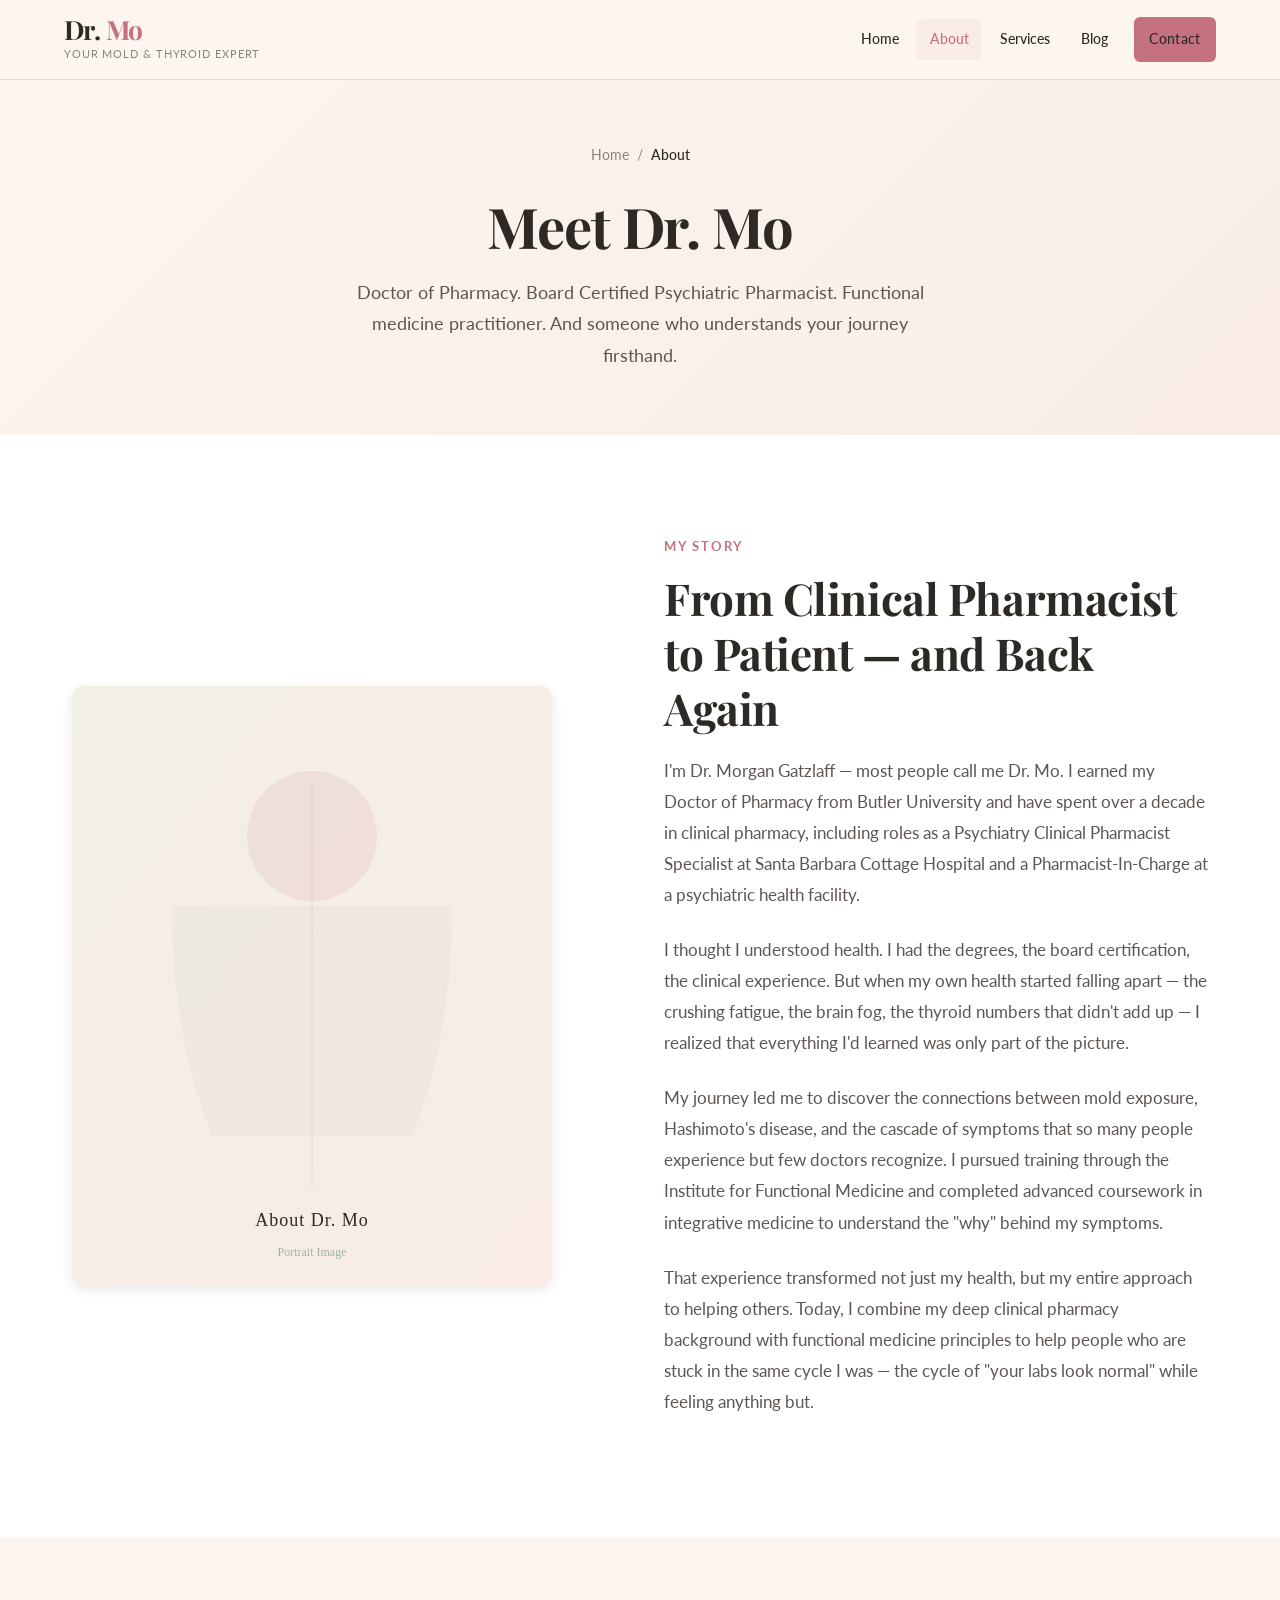
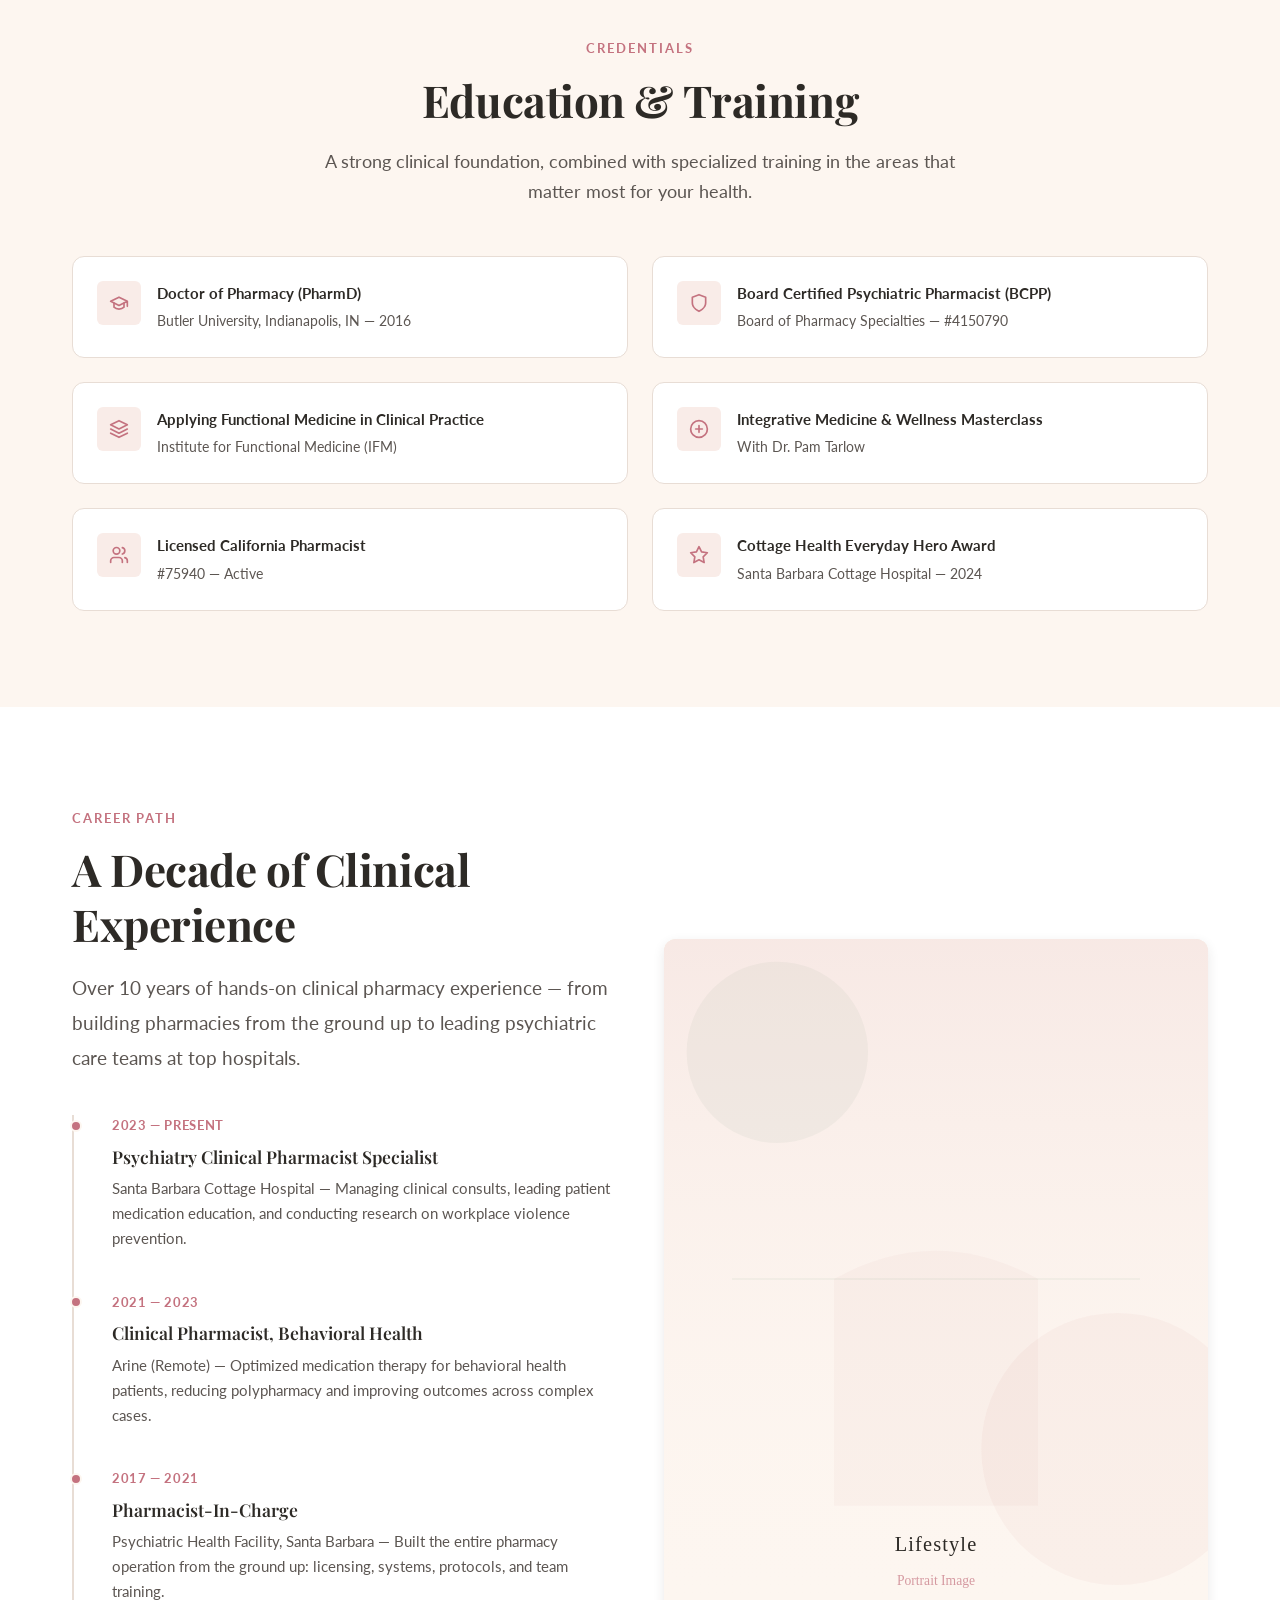
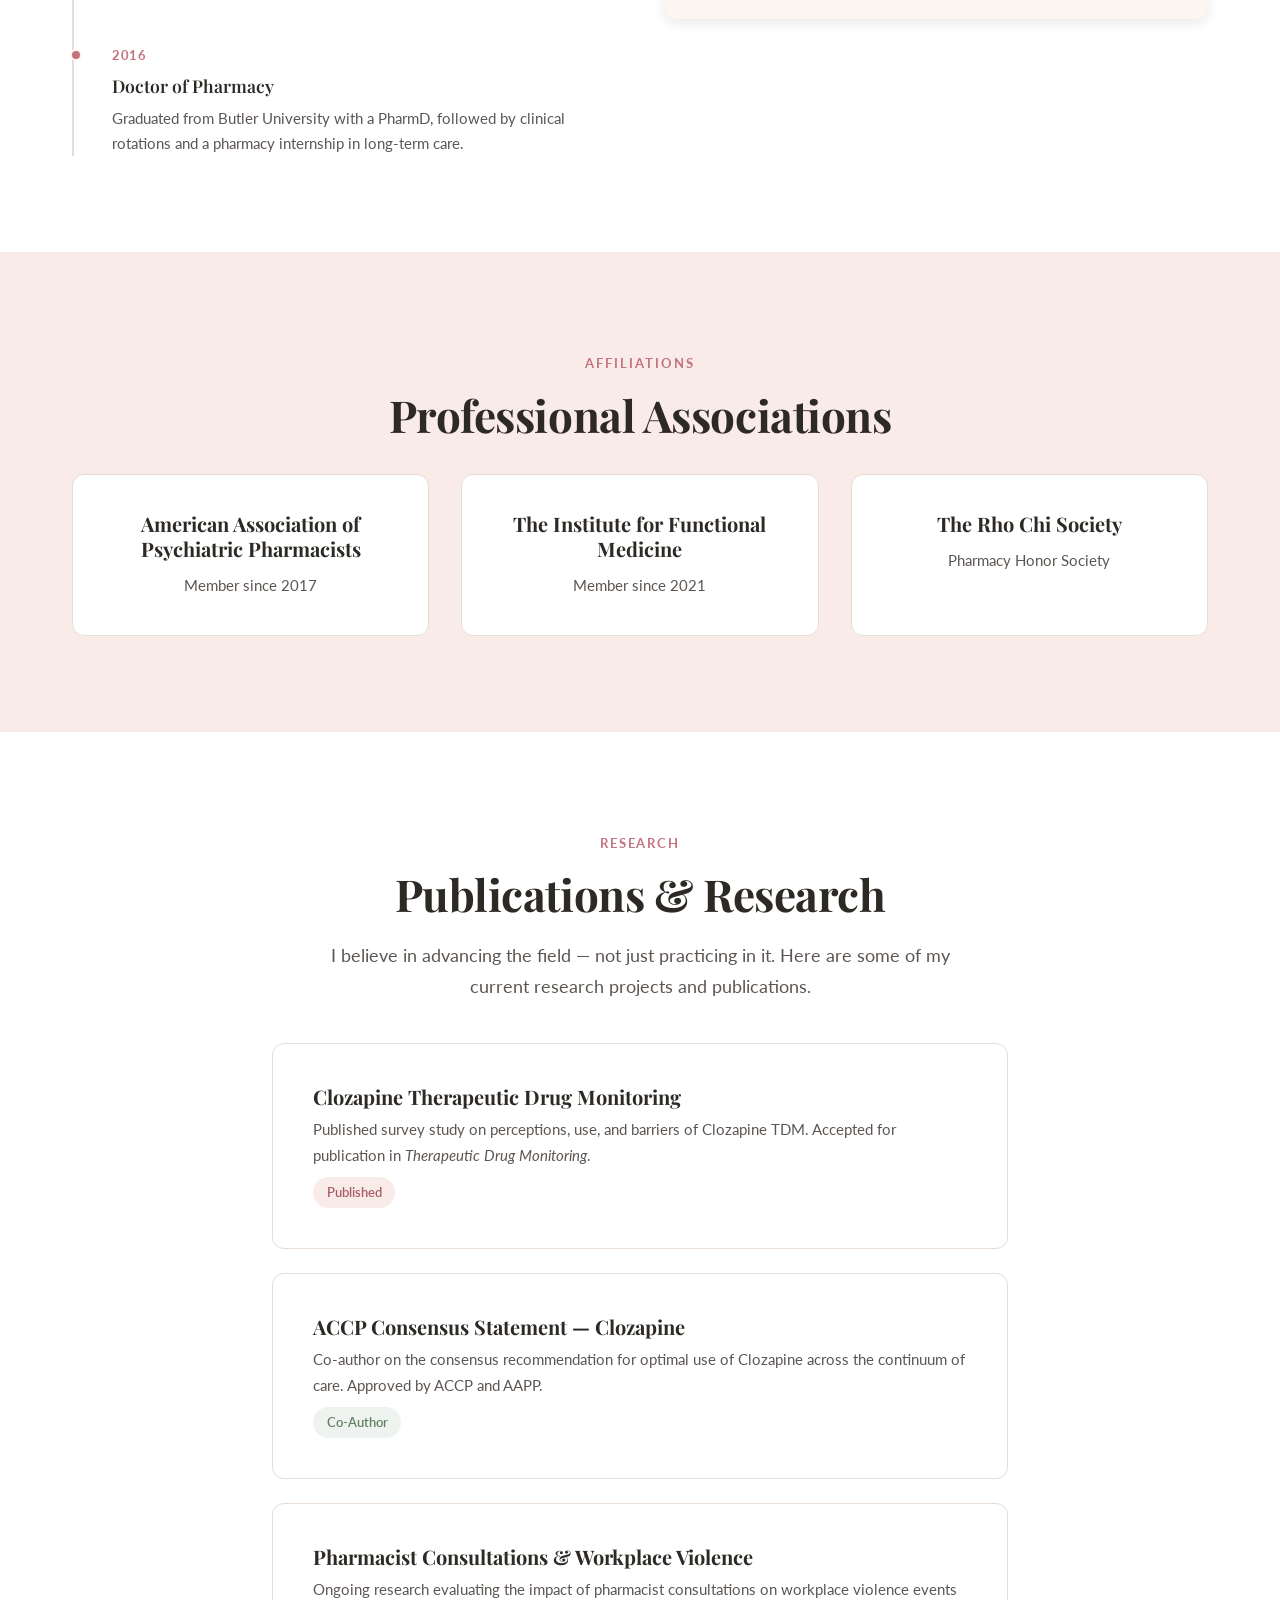
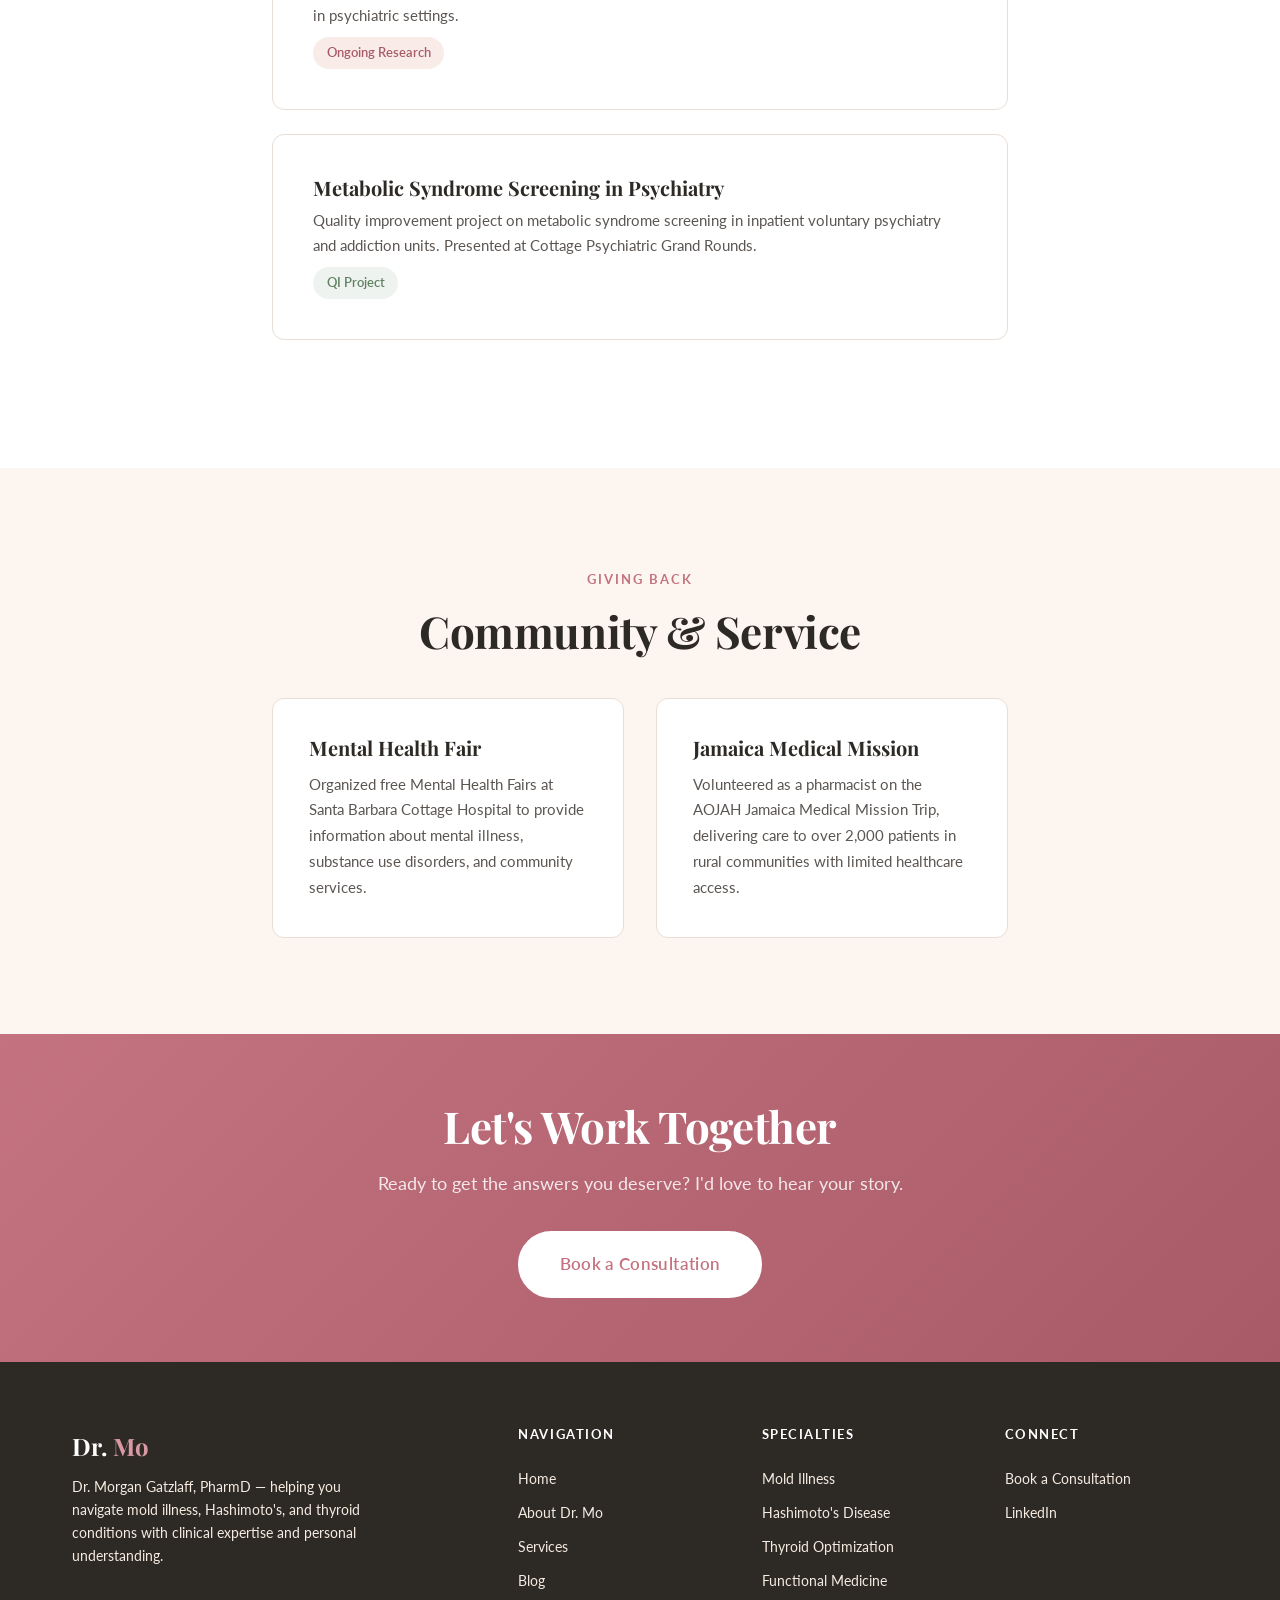
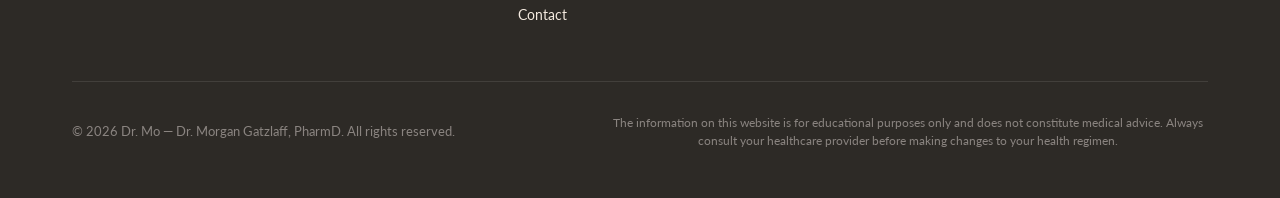
==== about.html @ d58d884c "Add complete Dr. Mo website Full static site for doctormo.us including: - Home, About, Services, Blo" ====
<!DOCTYPE html>
<html lang="en">
<head>
  <meta charset="UTF-8">
  <meta name="viewport" content="width=device-width, initial-scale=1.0">
  <title>About Dr. Mo | Dr. Morgan Gatzlaff, PharmD — Mold &amp; Thyroid Expert</title>
  <meta name="description" content="Meet Dr. Morgan Gatzlaff, PharmD — a Board Certified Psychiatric Pharmacist and IFM-trained functional medicine practitioner who turned her own health battle into a mission to help others.">

  <!-- Open Graph -->
  <meta property="og:title" content="About Dr. Mo — Morgan Gatzlaff, PharmD">
  <meta property="og:description" content="Board Certified Pharmacist and functional medicine practitioner specializing in mold illness, Hashimoto's, and thyroid health.">
  <meta property="og:type" content="profile">
  <meta property="og:url" content="https://doctormo.us/about.html">
  <meta property="og:image" content="https://doctormo.us/images/dr-mo-og.svg">

  <!-- Canonical -->
  <link rel="canonical" href="https://doctormo.us/about.html">

  <!-- Fonts -->
  <link rel="preconnect" href="https://fonts.googleapis.com">
  <link rel="preconnect" href="https://fonts.gstatic.com" crossorigin>
  <link href="https://fonts.googleapis.com/css2?family=Playfair+Display:ital,wght@0,400;0,600;0,700;1,400&family=Lato:wght@300;400;600;700&display=swap" rel="stylesheet">

  <!-- Styles -->
  <link rel="stylesheet" href="css/styles.css">
  <link rel="icon" type="image/svg+xml" href="images/favicon.svg">

  <!-- Schema.org JSON-LD -->
  <script type="application/ld+json">
  {
    "@context": "https://schema.org",
    "@graph": [
      {
        "@type": "Person",
        "name": "Dr. Morgan Gatzlaff",
        "alternateName": "Dr. Mo",
        "jobTitle": "Doctor of Pharmacy",
        "honorificPrefix": "Dr.",
        "honorificSuffix": "PharmD, BCPP",
        "description": "Board Certified Psychiatric Pharmacist and functional medicine practitioner specializing in mold illness, Hashimoto's disease, and thyroid optimization.",
        "url": "https://doctormo.us/about.html",
        "image": "https://doctormo.us/images/dr-mo-hero.svg",
        "sameAs": [
          "https://www.linkedin.com/in/morgan-gatzlaff-pharmd"
        ],
        "alumniOf": [
          {
            "@type": "CollegeOrUniversity",
            "name": "Butler University",
            "location": "Indianapolis, IN"
          },
          {
            "@type": "CollegeOrUniversity",
            "name": "Middle Tennessee State University",
            "location": "Murfreesboro, TN"
          }
        ],
        "hasCredential": [
          {
            "@type": "EducationalOccupationalCredential",
            "credentialCategory": "Professional Degree",
            "name": "Doctor of Pharmacy (PharmD)"
          },
          {
            "@type": "EducationalOccupationalCredential",
            "credentialCategory": "Board Certification",
            "name": "Board Certified Psychiatric Pharmacist (BCPP)"
          }
        ],
        "memberOf": [
          {
            "@type": "Organization",
            "name": "American Association of Psychiatric Pharmacists"
          },
          {
            "@type": "Organization",
            "name": "The Institute for Functional Medicine"
          }
        ],
        "knowsAbout": ["Mold Illness", "Hashimoto's Disease", "Thyroid Health", "Functional Medicine", "Psychiatric Pharmacy", "Mycotoxin Exposure"]
      },
      {
        "@type": "BreadcrumbList",
        "itemListElement": [
          {
            "@type": "ListItem",
            "position": 1,
            "name": "Home",
            "item": "https://doctormo.us"
          },
          {
            "@type": "ListItem",
            "position": 2,
            "name": "About Dr. Mo",
            "item": "https://doctormo.us/about.html"
          }
        ]
      }
    ]
  }
  </script>
</head>
<body>

  <!-- ========== Header ========== -->
  <header class="header" id="header">
    <div class="header__inner">
      <a href="index.html" class="header__brand" aria-label="Dr. Mo — Home">
        <div>
          <div class="header__logo-text">Dr. <span>Mo</span></div>
          <div class="header__tagline">Your Mold &amp; Thyroid Expert</div>
        </div>
      </a>
      <nav class="nav" id="nav" role="navigation" aria-label="Main navigation">
        <a href="index.html" class="nav__link">Home</a>
        <a href="about.html" class="nav__link active">About</a>
        <a href="services.html" class="nav__link">Services</a>
        <a href="blog.html" class="nav__link">Blog</a>
        <a href="contact.html" class="nav__link nav__cta btn btn--primary">Contact</a>
      </nav>
      <button class="hamburger" id="hamburger" type="button" aria-label="Toggle navigation menu" aria-expanded="false" aria-controls="nav">
        <span class="hamburger__line"></span>
        <span class="hamburger__line"></span>
        <span class="hamburger__line"></span>
      </button>
    </div>
  </header>

  <!-- ========== Page Hero ========== -->
  <section class="page-hero">
    <div class="container">
      <nav class="breadcrumb" aria-label="Breadcrumb">
        <a href="index.html">Home</a>
        <span class="breadcrumb__separator">/</span>
        <span class="breadcrumb__current">About</span>
      </nav>
      <h1 class="page-hero__title">Meet Dr. Mo</h1>
      <p class="page-hero__subtitle">
        Doctor of Pharmacy. Board Certified Psychiatric Pharmacist. Functional medicine practitioner. And someone who understands your journey firsthand.
      </p>
    </div>
  </section>

  <!-- ========== My Story ========== -->
  <section class="section section--white">
    <div class="container">
      <div class="grid-2">
        <div class="about-preview__image fade-in">
          <img src="images/dr-mo-about.svg" alt="Dr. Morgan Gatzlaff, PharmD — Dr. Mo" width="480" height="600" loading="lazy">
        </div>
        <div class="fade-in">
          <span class="section-label">My Story</span>
          <h2 class="section-heading">From Clinical Pharmacist to Patient — and Back Again</h2>
          <div class="about-story">
            <p>
              I'm Dr. Morgan Gatzlaff — most people call me Dr. Mo. I earned my Doctor of Pharmacy from Butler University and have spent over a decade in clinical pharmacy, including roles as a Psychiatry Clinical Pharmacist Specialist at Santa Barbara Cottage Hospital and a Pharmacist-In-Charge at a psychiatric health facility.
            </p>
            <p>
              I thought I understood health. I had the degrees, the board certification, the clinical experience. But when my own health started falling apart — the crushing fatigue, the brain fog, the thyroid numbers that didn't add up — I realized that everything I'd learned was only part of the picture.
            </p>
            <p>
              My journey led me to discover the connections between mold exposure, Hashimoto's disease, and the cascade of symptoms that so many people experience but few doctors recognize. I pursued training through the Institute for Functional Medicine and completed advanced coursework in integrative medicine to understand the "why" behind my symptoms.
            </p>
            <p>
              That experience transformed not just my health, but my entire approach to helping others. Today, I combine my deep clinical pharmacy background with functional medicine principles to help people who are stuck in the same cycle I was — the cycle of "your labs look normal" while feeling anything but.
            </p>
          </div>
        </div>
      </div>
    </div>
  </section>

  <!-- ========== Education & Credentials ========== -->
  <section class="section section--cream">
    <div class="container">
      <div class="text-center" style="margin-bottom: 3rem;">
        <span class="section-label">Credentials</span>
        <h2 class="section-heading">Education &amp; Training</h2>
        <p class="section-subtext">
          A strong clinical foundation, combined with specialized training in the areas that matter most for your health.
        </p>
      </div>

      <div class="credentials-grid">
        <div class="credential-card fade-in">
          <div class="credential-card__icon">
            <svg width="20" height="20" viewBox="0 0 24 24" fill="none" stroke="currentColor" stroke-width="2" stroke-linecap="round" stroke-linejoin="round"><path d="M22 10v6M2 10l10-5 10 5-10 5z"/><path d="M6 12v5c3 3 9 3 12 0v-5"/></svg>
          </div>
          <div>
            <p class="credential-card__title">Doctor of Pharmacy (PharmD)</p>
            <p class="credential-card__text">Butler University, Indianapolis, IN — 2016</p>
          </div>
        </div>

        <div class="credential-card fade-in">
          <div class="credential-card__icon">
            <svg width="20" height="20" viewBox="0 0 24 24" fill="none" stroke="currentColor" stroke-width="2" stroke-linecap="round" stroke-linejoin="round"><path d="M12 22s8-4 8-10V5l-8-3-8 3v7c0 6 8 10 8 10z"/></svg>
          </div>
          <div>
            <p class="credential-card__title">Board Certified Psychiatric Pharmacist (BCPP)</p>
            <p class="credential-card__text">Board of Pharmacy Specialties — #4150790</p>
          </div>
        </div>

        <div class="credential-card fade-in">
          <div class="credential-card__icon">
            <svg width="20" height="20" viewBox="0 0 24 24" fill="none" stroke="currentColor" stroke-width="2" stroke-linecap="round" stroke-linejoin="round"><path d="M12 2L2 7l10 5 10-5-10-5z"/><path d="M2 17l10 5 10-5"/><path d="M2 12l10 5 10-5"/></svg>
          </div>
          <div>
            <p class="credential-card__title">Applying Functional Medicine in Clinical Practice</p>
            <p class="credential-card__text">Institute for Functional Medicine (IFM)</p>
          </div>
        </div>

        <div class="credential-card fade-in">
          <div class="credential-card__icon">
            <svg width="20" height="20" viewBox="0 0 24 24" fill="none" stroke="currentColor" stroke-width="2" stroke-linecap="round" stroke-linejoin="round"><circle cx="12" cy="12" r="10"/><path d="M12 8v8"/><path d="M8 12h8"/></svg>
          </div>
          <div>
            <p class="credential-card__title">Integrative Medicine &amp; Wellness Masterclass</p>
            <p class="credential-card__text">With Dr. Pam Tarlow</p>
          </div>
        </div>

        <div class="credential-card fade-in">
          <div class="credential-card__icon">
            <svg width="20" height="20" viewBox="0 0 24 24" fill="none" stroke="currentColor" stroke-width="2" stroke-linecap="round" stroke-linejoin="round"><path d="M16 21v-2a4 4 0 0 0-4-4H6a4 4 0 0 0-4 4v2"/><circle cx="9" cy="7" r="4"/><path d="M22 21v-2a4 4 0 0 0-3-3.87"/><path d="M16 3.13a4 4 0 0 1 0 7.75"/></svg>
          </div>
          <div>
            <p class="credential-card__title">Licensed California Pharmacist</p>
            <p class="credential-card__text">#75940 — Active</p>
          </div>
        </div>

        <div class="credential-card fade-in">
          <div class="credential-card__icon">
            <svg width="20" height="20" viewBox="0 0 24 24" fill="none" stroke="currentColor" stroke-width="2" stroke-linecap="round" stroke-linejoin="round"><polygon points="12 2 15.09 8.26 22 9.27 17 14.14 18.18 21.02 12 17.77 5.82 21.02 7 14.14 2 9.27 8.91 8.26 12 2"/></svg>
          </div>
          <div>
            <p class="credential-card__title">Cottage Health Everyday Hero Award</p>
            <p class="credential-card__text">Santa Barbara Cottage Hospital — 2024</p>
          </div>
        </div>
      </div>
    </div>
  </section>

  <!-- ========== Professional Journey Timeline ========== -->
  <section class="section section--white">
    <div class="container">
      <div class="grid-2">
        <div class="fade-in">
          <span class="section-label">Career Path</span>
          <h2 class="section-heading">A Decade of Clinical Experience</h2>
          <p class="lead" style="margin-bottom: 2.5rem;">
            Over 10 years of hands-on clinical pharmacy experience — from building pharmacies from the ground up to leading psychiatric care teams at top hospitals.
          </p>

          <div class="timeline">
            <div class="timeline__item">
              <div class="timeline__dot"></div>
              <div class="timeline__year">2023 — Present</div>
              <div class="timeline__title">Psychiatry Clinical Pharmacist Specialist</div>
              <div class="timeline__text">Santa Barbara Cottage Hospital — Managing clinical consults, leading patient medication education, and conducting research on workplace violence prevention.</div>
            </div>
            <div class="timeline__item">
              <div class="timeline__dot"></div>
              <div class="timeline__year">2021 — 2023</div>
              <div class="timeline__title">Clinical Pharmacist, Behavioral Health</div>
              <div class="timeline__text">Arine (Remote) — Optimized medication therapy for behavioral health patients, reducing polypharmacy and improving outcomes across complex cases.</div>
            </div>
            <div class="timeline__item">
              <div class="timeline__dot"></div>
              <div class="timeline__year">2017 — 2021</div>
              <div class="timeline__title">Pharmacist-In-Charge</div>
              <div class="timeline__text">Psychiatric Health Facility, Santa Barbara — Built the entire pharmacy operation from the ground up: licensing, systems, protocols, and team training.</div>
            </div>
            <div class="timeline__item">
              <div class="timeline__dot"></div>
              <div class="timeline__year">2016</div>
              <div class="timeline__title">Doctor of Pharmacy</div>
              <div class="timeline__text">Graduated from Butler University with a PharmD, followed by clinical rotations and a pharmacy internship in long-term care.</div>
            </div>
          </div>
        </div>

        <div class="fade-in">
          <div class="about-preview__image" style="max-width: 100%;">
            <img src="images/dr-mo-lifestyle.svg" alt="Dr. Mo in a natural setting" width="480" height="600" loading="lazy">
          </div>
        </div>
      </div>
    </div>
  </section>

  <!-- ========== Professional Associations ========== -->
  <section class="section section--pink">
    <div class="container text-center">
      <span class="section-label">Affiliations</span>
      <h2 class="section-heading">Professional Associations</h2>
    </div>
    <div class="container" style="margin-top: 2rem;">
      <div class="grid-3">
        <div class="card fade-in" style="text-align: center;">
          <h4 class="card__title">American Association of Psychiatric Pharmacists</h4>
          <p class="card__text">Member since 2017</p>
        </div>
        <div class="card fade-in" style="text-align: center;">
          <h4 class="card__title">The Institute for Functional Medicine</h4>
          <p class="card__text">Member since 2021</p>
        </div>
        <div class="card fade-in" style="text-align: center;">
          <h4 class="card__title">The Rho Chi Society</h4>
          <p class="card__text">Pharmacy Honor Society</p>
        </div>
      </div>
    </div>
  </section>

  <!-- ========== Research & Publications ========== -->
  <section class="section section--white">
    <div class="container" style="max-width: 800px;">
      <div class="text-center" style="margin-bottom: 2.5rem;">
        <span class="section-label">Research</span>
        <h2 class="section-heading">Publications &amp; Research</h2>
        <p class="section-subtext">
          I believe in advancing the field — not just practicing in it. Here are some of my current research projects and publications.
        </p>
      </div>

      <div class="service-detail fade-in" style="margin-bottom: 1.5rem;">
        <h4 style="font-family: var(--font-heading); margin-bottom: 0.5rem;">Clozapine Therapeutic Drug Monitoring</h4>
        <p style="font-size: 0.95rem; color: var(--color-text-light); margin-bottom: 0.5rem;">Published survey study on perceptions, use, and barriers of Clozapine TDM. Accepted for publication in <em>Therapeutic Drug Monitoring</em>.</p>
        <span class="credential-badge">Published</span>
      </div>

      <div class="service-detail fade-in" style="margin-bottom: 1.5rem;">
        <h4 style="font-family: var(--font-heading); margin-bottom: 0.5rem;">ACCP Consensus Statement — Clozapine</h4>
        <p style="font-size: 0.95rem; color: var(--color-text-light); margin-bottom: 0.5rem;">Co-author on the consensus recommendation for optimal use of Clozapine across the continuum of care. Approved by ACCP and AAPP.</p>
        <span class="credential-badge credential-badge--sage">Co-Author</span>
      </div>

      <div class="service-detail fade-in" style="margin-bottom: 1.5rem;">
        <h4 style="font-family: var(--font-heading); margin-bottom: 0.5rem;">Pharmacist Consultations &amp; Workplace Violence</h4>
        <p style="font-size: 0.95rem; color: var(--color-text-light); margin-bottom: 0.5rem;">Ongoing research evaluating the impact of pharmacist consultations on workplace violence events in psychiatric settings.</p>
        <span class="credential-badge">Ongoing Research</span>
      </div>

      <div class="service-detail fade-in">
        <h4 style="font-family: var(--font-heading); margin-bottom: 0.5rem;">Metabolic Syndrome Screening in Psychiatry</h4>
        <p style="font-size: 0.95rem; color: var(--color-text-light); margin-bottom: 0.5rem;">Quality improvement project on metabolic syndrome screening in inpatient voluntary psychiatry and addiction units. Presented at Cottage Psychiatric Grand Rounds.</p>
        <span class="credential-badge credential-badge--sage">QI Project</span>
      </div>
    </div>
  </section>

  <!-- ========== Community Service ========== -->
  <section class="section section--cream">
    <div class="container" style="max-width: 800px;">
      <div class="text-center" style="margin-bottom: 2.5rem;">
        <span class="section-label">Giving Back</span>
        <h2 class="section-heading">Community &amp; Service</h2>
      </div>

      <div class="grid-2" style="gap: 2rem;">
        <div class="card fade-in">
          <h4 class="card__title">Mental Health Fair</h4>
          <p class="card__text">Organized free Mental Health Fairs at Santa Barbara Cottage Hospital to provide information about mental illness, substance use disorders, and community services.</p>
        </div>
        <div class="card fade-in">
          <h4 class="card__title">Jamaica Medical Mission</h4>
          <p class="card__text">Volunteered as a pharmacist on the AOJAH Jamaica Medical Mission Trip, delivering care to over 2,000 patients in rural communities with limited healthcare access.</p>
        </div>
      </div>
    </div>
  </section>

  <!-- ========== CTA ========== -->
  <section class="cta-banner">
    <div class="container">
      <h2>Let's Work Together</h2>
      <p>Ready to get the answers you deserve? I'd love to hear your story.</p>
      <a href="contact.html" class="btn btn--white btn--lg">Book a Consultation</a>
    </div>
  </section>

  <!-- ========== Footer ========== -->
  <footer class="footer">
    <div class="container">
      <div class="footer__grid">
        <div>
          <div class="footer__brand-name">Dr. <span>Mo</span></div>
          <p class="footer__brand-text">
            Dr. Morgan Gatzlaff, PharmD — helping you navigate mold illness, Hashimoto's, and thyroid conditions with clinical expertise and personal understanding.
          </p>
        </div>
        <div>
          <h4 class="footer__heading">Navigation</h4>
          <a href="index.html" class="footer__link">Home</a>
          <a href="about.html" class="footer__link">About Dr. Mo</a>
          <a href="services.html" class="footer__link">Services</a>
          <a href="blog.html" class="footer__link">Blog</a>
          <a href="contact.html" class="footer__link">Contact</a>
        </div>
        <div>
          <h4 class="footer__heading">Specialties</h4>
          <a href="services.html" class="footer__link">Mold Illness</a>
          <a href="services.html" class="footer__link">Hashimoto's Disease</a>
          <a href="services.html" class="footer__link">Thyroid Optimization</a>
          <a href="services.html" class="footer__link">Functional Medicine</a>
        </div>
        <div>
          <h4 class="footer__heading">Connect</h4>
          <a href="contact.html" class="footer__link">Book a Consultation</a>
          <a href="https://www.linkedin.com/in/morgan-gatzlaff-pharmd" class="footer__link" target="_blank" rel="noopener">LinkedIn</a>
        </div>
      </div>
      <div class="footer__bottom">
        <p class="footer__copyright">&copy; 2026 Dr. Mo — Dr. Morgan Gatzlaff, PharmD. All rights reserved.</p>
        <p class="footer__disclaimer">
          The information on this website is for educational purposes only and does not constitute medical advice. Always consult your healthcare provider before making changes to your health regimen.
        </p>
      </div>
    </div>
  </footer>

  <script src="js/main.js"></script>
</body>
</html>
---- css/styles.css ----
/* ============================================
   Dr. Mo — doctormo.us
   Your Mold & Thyroid Expert

   Color Palette:
   - Rose/Blush Pink (Primary):  #C4727F
   - Sage Green (Secondary):     #7A9E7E
   - Warm Cream (Background):    #FDF6F0
   - Deep Warm Brown (Text):     #2D2A26
   - Soft Gold (Accent):         #D4A574
   - Light Pink Tint:            #F9ECE8
   - White:                      #FFFFFF

   Typography:
   - Headings: Playfair Display (serif)
   - Body: Lato (sans-serif)
   ============================================ */

/* ---------- CSS Reset & Base ---------- */
*,
*::before,
*::after {
  margin: 0;
  padding: 0;
  box-sizing: border-box;
}

:root {
  --color-primary: #C4727F;
  --color-primary-dark: #A85B67;
  --color-primary-light: #D999A3;
  --color-secondary: #7A9E7E;
  --color-secondary-dark: #5F8063;
  --color-secondary-light: #A3C1A6;
  --color-cream: #FDF6F0;
  --color-cream-dark: #F5EBE0;
  --color-pink-tint: #F9ECE8;
  --color-gold: #D4A574;
  --color-gold-light: #E8C9A8;
  --color-text: #2D2A26;
  --color-text-light: #5C5652;
  --color-text-muted: #8A8480;
  --color-white: #FFFFFF;
  --color-border: #E8DDD5;

  --font-heading: 'Playfair Display', Georgia, 'Times New Roman', serif;
  --font-body: 'Lato', 'Helvetica Neue', Arial, sans-serif;

  --max-width: 1200px;
  --header-height: 80px;

  --shadow-sm: 0 1px 3px rgba(45, 42, 38, 0.08);
  --shadow-md: 0 4px 12px rgba(45, 42, 38, 0.1);
  --shadow-lg: 0 8px 30px rgba(45, 42, 38, 0.12);

  --radius-sm: 6px;
  --radius-md: 12px;
  --radius-lg: 20px;
  --radius-full: 9999px;

  --transition: 0.3s ease;
}

html {
  font-size: 16px;
  scroll-behavior: smooth;
  -webkit-font-smoothing: antialiased;
  -moz-osx-font-smoothing: grayscale;
}

body {
  font-family: var(--font-body);
  color: var(--color-text);
  background-color: var(--color-cream);
  line-height: 1.7;
  overflow-x: hidden;
}

img {
  max-width: 100%;
  height: auto;
  display: block;
}

a {
  color: var(--color-primary);
  text-decoration: none;
  transition: color var(--transition);
}

a:hover {
  color: var(--color-primary-dark);
}

ul, ol {
  list-style: none;
}

/* ---------- Typography ---------- */
h1, h2, h3, h4, h5, h6 {
  font-family: var(--font-heading);
  font-weight: 700;
  line-height: 1.25;
  color: var(--color-text);
}

h1 {
  font-size: clamp(2.2rem, 5vw, 3.5rem);
  letter-spacing: -0.02em;
}

h2 {
  font-size: clamp(1.8rem, 4vw, 2.75rem);
  letter-spacing: -0.01em;
}

h3 {
  font-size: clamp(1.4rem, 3vw, 1.85rem);
}

h4 {
  font-size: 1.25rem;
}

p {
  margin-bottom: 1rem;
  font-size: 1.05rem;
}

.lead {
  font-size: 1.2rem;
  line-height: 1.8;
  color: var(--color-text-light);
}

.section-label {
  display: inline-block;
  font-family: var(--font-body);
  font-size: 0.8rem;
  font-weight: 700;
  letter-spacing: 0.15em;
  text-transform: uppercase;
  color: var(--color-primary);
  margin-bottom: 0.75rem;
}

.section-heading {
  margin-bottom: 1.25rem;
}

.section-subtext {
  max-width: 640px;
  color: var(--color-text-light);
  font-size: 1.1rem;
  line-height: 1.75;
}

/* ---------- Layout ---------- */
.container {
  width: 100%;
  max-width: var(--max-width);
  margin: 0 auto;
  padding: 0 1.5rem;
}

.section {
  padding: 5rem 0;
}

.section--cream {
  background-color: var(--color-cream);
}

.section--white {
  background-color: var(--color-white);
}

.section--pink {
  background-color: var(--color-pink-tint);
}

.section--dark {
  background-color: var(--color-text);
  color: var(--color-cream);
}

.section--dark h2,
.section--dark h3,
.section--dark h4 {
  color: var(--color-cream);
}

.section--dark .section-label {
  color: var(--color-primary-light);
}

.section--dark .section-subtext,
.section--dark .lead {
  color: var(--color-cream-dark);
}

.grid-2 {
  display: grid;
  grid-template-columns: 1fr;
  gap: 3rem;
  align-items: center;
}

.grid-3 {
  display: grid;
  grid-template-columns: 1fr;
  gap: 2rem;
}

.text-center {
  text-align: center;
}

.text-center .section-subtext {
  margin-left: auto;
  margin-right: auto;
}

/* ---------- Buttons ---------- */
.btn {
  display: inline-flex;
  align-items: center;
  justify-content: center;
  gap: 0.5rem;
  padding: 0.9rem 2rem;
  font-family: var(--font-body);
  font-size: 0.95rem;
  font-weight: 600;
  letter-spacing: 0.02em;
  border: 2px solid transparent;
  border-radius: var(--radius-full);
  cursor: pointer;
  transition: all var(--transition);
  text-decoration: none;
}

.btn--primary {
  background-color: var(--color-primary);
  color: var(--color-white);
  border-color: var(--color-primary);
}

.btn--primary:hover {
  background-color: var(--color-primary-dark);
  border-color: var(--color-primary-dark);
  color: var(--color-white);
  transform: translateY(-1px);
  box-shadow: var(--shadow-md);
}

.btn--secondary {
  background-color: transparent;
  color: var(--color-primary);
  border-color: var(--color-primary);
}

.btn--secondary:hover {
  background-color: var(--color-primary);
  color: var(--color-white);
  transform: translateY(-1px);
}

.btn--white {
  background-color: var(--color-white);
  color: var(--color-primary);
  border-color: var(--color-white);
}

.btn--white:hover {
  background-color: var(--color-cream);
  border-color: var(--color-cream);
  color: var(--color-primary-dark);
  transform: translateY(-1px);
  box-shadow: var(--shadow-md);
}

.btn--sage {
  background-color: var(--color-secondary);
  color: var(--color-white);
  border-color: var(--color-secondary);
}

.btn--sage:hover {
  background-color: var(--color-secondary-dark);
  border-color: var(--color-secondary-dark);
  color: var(--color-white);
  transform: translateY(-1px);
}

.btn--lg {
  padding: 1.1rem 2.5rem;
  font-size: 1.05rem;
}

.btn-group {
  display: flex;
  flex-wrap: wrap;
  gap: 1rem;
  margin-top: 1.75rem;
}

/* ---------- Header / Navigation ---------- */
.header {
  position: fixed;
  top: 0;
  left: 0;
  right: 0;
  height: var(--header-height);
  background-color: rgba(253, 246, 240, 0.95);
  backdrop-filter: blur(10px);
  -webkit-backdrop-filter: blur(10px);
  z-index: 1000;
  border-bottom: 1px solid var(--color-border);
  transition: all var(--transition);
}

.header.scrolled {
  box-shadow: var(--shadow-sm);
}

.header__inner {
  display: flex;
  align-items: center;
  justify-content: space-between;
  height: 100%;
  max-width: var(--max-width);
  margin: 0 auto;
  padding: 0 1.5rem;
}

.header__brand {
  display: flex;
  align-items: center;
  gap: 0.5rem;
  text-decoration: none;
  color: var(--color-text);
}

.header__brand:hover {
  color: var(--color-text);
}

.header__logo-text {
  font-family: var(--font-heading);
  font-size: 1.65rem;
  font-weight: 700;
  letter-spacing: -0.02em;
  line-height: 1;
}

.header__logo-text span {
  color: var(--color-primary);
}

.header__tagline {
  display: none;
  font-size: 0.7rem;
  font-weight: 400;
  letter-spacing: 0.08em;
  text-transform: uppercase;
  color: var(--color-text-muted);
  margin-top: 2px;
}

.nav {
  display: none;
  position: fixed;
  top: var(--header-height);
  left: 0;
  right: 0;
  bottom: 0;
  background-color: var(--color-cream);
  padding: 2rem;
  z-index: 999;
  flex-direction: column;
  align-items: center;
  justify-content: flex-start;
  gap: 0.5rem;
  padding-top: 3rem;
}

.nav.active {
  display: flex;
}

.nav__link {
  font-size: 1.2rem;
  font-weight: 500;
  color: var(--color-text);
  padding: 0.75rem 1.5rem;
  border-radius: var(--radius-sm);
  transition: all var(--transition);
  text-decoration: none;
}

.nav__link:hover,
.nav__link.active {
  color: var(--color-primary);
  background-color: var(--color-pink-tint);
}

.nav__cta {
  margin-top: 1rem;
}

/* Hamburger */
.hamburger {
  display: flex;
  flex-direction: column;
  justify-content: center;
  gap: 5px;
  width: 28px;
  height: 28px;
  background: none;
  border: none;
  cursor: pointer;
  padding: 0;
  z-index: 1001;
}

.hamburger__line {
  width: 100%;
  height: 2.5px;
  background-color: var(--color-text);
  border-radius: 2px;
  transition: all var(--transition);
  transform-origin: center;
}

.hamburger.active .hamburger__line:nth-child(1) {
  transform: translateY(7.5px) rotate(45deg);
}

.hamburger.active .hamburger__line:nth-child(2) {
  opacity: 0;
}

.hamburger.active .hamburger__line:nth-child(3) {
  transform: translateY(-7.5px) rotate(-45deg);
}

/* ---------- Hero Section ---------- */
.hero {
  position: relative;
  min-height: 100vh;
  display: flex;
  align-items: center;
  padding-top: var(--header-height);
  overflow: hidden;
}

.hero__background {
  position: absolute;
  inset: 0;
  z-index: 0;
}

.hero__bg-gradient {
  position: absolute;
  inset: 0;
  background: linear-gradient(
    135deg,
    var(--color-cream) 0%,
    var(--color-pink-tint) 40%,
    var(--color-cream-dark) 70%,
    var(--color-cream) 100%
  );
}

/* Subtle decorative shapes */
.hero__bg-shape {
  position: absolute;
  border-radius: 50%;
  opacity: 0.15;
}

.hero__bg-shape--1 {
  width: 500px;
  height: 500px;
  background: var(--color-primary-light);
  top: -100px;
  right: -100px;
}

.hero__bg-shape--2 {
  width: 350px;
  height: 350px;
  background: var(--color-secondary-light);
  bottom: -50px;
  left: -80px;
}

.hero__bg-shape--3 {
  width: 200px;
  height: 200px;
  background: var(--color-gold-light);
  top: 40%;
  right: 20%;
}

.hero__content {
  position: relative;
  z-index: 1;
  width: 100%;
}

.hero__inner {
  display: grid;
  grid-template-columns: 1fr;
  gap: 3rem;
  align-items: center;
  min-height: calc(100vh - var(--header-height));
  padding: 3rem 0;
}

.hero__text {
  max-width: 600px;
}

.hero__credential {
  display: inline-flex;
  align-items: center;
  gap: 0.5rem;
  padding: 0.4rem 1rem;
  background-color: rgba(196, 114, 127, 0.1);
  border: 1px solid rgba(196, 114, 127, 0.2);
  border-radius: var(--radius-full);
  font-size: 0.8rem;
  font-weight: 600;
  letter-spacing: 0.05em;
  text-transform: uppercase;
  color: var(--color-primary-dark);
  margin-bottom: 1.25rem;
}

.hero__title {
  margin-bottom: 0.5rem;
  font-size: clamp(2.5rem, 6vw, 4rem);
}

.hero__title span {
  color: var(--color-primary);
}

.hero__subtitle {
  font-family: var(--font-heading);
  font-size: clamp(1.2rem, 2.5vw, 1.6rem);
  font-weight: 400;
  font-style: italic;
  color: var(--color-text-light);
  margin-bottom: 1.5rem;
}

.hero__description {
  font-size: 1.15rem;
  line-height: 1.8;
  color: var(--color-text-light);
  margin-bottom: 2rem;
  max-width: 520px;
}

.hero__image-wrapper {
  display: flex;
  justify-content: center;
  align-items: center;
}

.hero__image {
  width: 100%;
  max-width: 420px;
  aspect-ratio: 3 / 4;
  border-radius: var(--radius-lg);
  overflow: hidden;
  box-shadow: var(--shadow-lg);
  position: relative;
  background-color: var(--color-cream-dark);
}

.hero__image img {
  width: 100%;
  height: 100%;
  object-fit: cover;
}

/* Decorative frame around hero image */
.hero__image::after {
  content: '';
  position: absolute;
  top: -12px;
  right: -12px;
  width: 100%;
  height: 100%;
  border: 2px solid var(--color-primary-light);
  border-radius: var(--radius-lg);
  z-index: -1;
}

/* ---------- Trust Bar ---------- */
.trust-bar {
  padding: 2.5rem 0;
  background-color: var(--color-white);
  border-bottom: 1px solid var(--color-border);
}

.trust-bar__inner {
  display: flex;
  flex-wrap: wrap;
  justify-content: center;
  gap: 2rem 3rem;
  text-align: center;
}

.trust-bar__item {
  display: flex;
  flex-direction: column;
  align-items: center;
  gap: 0.35rem;
}

.trust-bar__icon {
  font-size: 1.5rem;
  color: var(--color-primary);
  margin-bottom: 0.25rem;
}

.trust-bar__label {
  font-size: 0.85rem;
  font-weight: 600;
  color: var(--color-text);
  letter-spacing: 0.02em;
}

.trust-bar__sublabel {
  font-size: 0.75rem;
  color: var(--color-text-muted);
}

/* ---------- Cards ---------- */
.card {
  background-color: var(--color-white);
  border-radius: var(--radius-md);
  padding: 2.25rem;
  border: 1px solid var(--color-border);
  transition: all var(--transition);
}

.card:hover {
  box-shadow: var(--shadow-md);
  transform: translateY(-3px);
  border-color: var(--color-primary-light);
}

.card__icon {
  width: 52px;
  height: 52px;
  display: flex;
  align-items: center;
  justify-content: center;
  background-color: var(--color-pink-tint);
  color: var(--color-primary);
  border-radius: var(--radius-sm);
  font-size: 1.4rem;
  margin-bottom: 1.25rem;
}

.card__title {
  font-family: var(--font-heading);
  font-size: 1.25rem;
  margin-bottom: 0.75rem;
}

.card__text {
  color: var(--color-text-light);
  font-size: 0.95rem;
  line-height: 1.7;
  margin-bottom: 0;
}

.card__link {
  display: inline-flex;
  align-items: center;
  gap: 0.35rem;
  margin-top: 1rem;
  font-weight: 600;
  font-size: 0.9rem;
  color: var(--color-primary);
}

.card__link:hover {
  gap: 0.6rem;
}

/* Service card variant */
.card--service {
  text-align: center;
  padding: 2.5rem 2rem;
}

.card--service .card__icon {
  margin-left: auto;
  margin-right: auto;
}

/* ---------- About Preview (Homepage) ---------- */
.about-preview__image {
  width: 100%;
  max-width: 480px;
  aspect-ratio: 4 / 5;
  border-radius: var(--radius-md);
  overflow: hidden;
  box-shadow: var(--shadow-md);
  background-color: var(--color-cream-dark);
}

.about-preview__image img {
  width: 100%;
  height: 100%;
  object-fit: cover;
}

.about-preview__credentials {
  display: flex;
  flex-wrap: wrap;
  gap: 0.6rem;
  margin: 1.25rem 0;
}

.credential-badge {
  display: inline-flex;
  align-items: center;
  gap: 0.3rem;
  padding: 0.3rem 0.85rem;
  background-color: var(--color-pink-tint);
  border-radius: var(--radius-full);
  font-size: 0.8rem;
  font-weight: 600;
  color: var(--color-primary-dark);
}

.credential-badge--sage {
  background-color: rgba(122, 158, 126, 0.12);
  color: var(--color-secondary-dark);
}

/* ---------- Testimonial / Quote ---------- */
.quote-block {
  position: relative;
  padding: 2.5rem 2rem;
  background-color: var(--color-white);
  border-radius: var(--radius-md);
  border-left: 4px solid var(--color-primary);
  box-shadow: var(--shadow-sm);
}

.quote-block__text {
  font-family: var(--font-heading);
  font-size: 1.2rem;
  font-style: italic;
  line-height: 1.7;
  color: var(--color-text);
  margin-bottom: 1rem;
}

.quote-block__attribution {
  font-size: 0.9rem;
  font-weight: 600;
  color: var(--color-text-muted);
}

/* ---------- CTA Banner ---------- */
.cta-banner {
  background: linear-gradient(135deg, var(--color-primary) 0%, var(--color-primary-dark) 100%);
  padding: 4rem 0;
  text-align: center;
  color: var(--color-white);
}

.cta-banner h2 {
  color: var(--color-white);
  margin-bottom: 1rem;
}

.cta-banner p {
  color: rgba(255, 255, 255, 0.85);
  font-size: 1.1rem;
  max-width: 560px;
  margin: 0 auto 2rem;
}

/* ---------- Blog Cards ---------- */
.blog-card {
  background-color: var(--color-white);
  border-radius: var(--radius-md);
  overflow: hidden;
  border: 1px solid var(--color-border);
  transition: all var(--transition);
}

.blog-card:hover {
  box-shadow: var(--shadow-md);
  transform: translateY(-3px);
}

.blog-card__image {
  width: 100%;
  aspect-ratio: 16 / 9;
  background-color: var(--color-cream-dark);
  overflow: hidden;
}

.blog-card__image img {
  width: 100%;
  height: 100%;
  object-fit: cover;
  transition: transform var(--transition);
}

.blog-card:hover .blog-card__image img {
  transform: scale(1.03);
}

.blog-card__body {
  padding: 1.75rem;
}

.blog-card__tag {
  display: inline-block;
  font-size: 0.75rem;
  font-weight: 700;
  letter-spacing: 0.1em;
  text-transform: uppercase;
  color: var(--color-primary);
  margin-bottom: 0.75rem;
}

.blog-card__title {
  font-family: var(--font-heading);
  font-size: 1.2rem;
  margin-bottom: 0.75rem;
  line-height: 1.35;
}

.blog-card__title a {
  color: var(--color-text);
  text-decoration: none;
}

.blog-card__title a:hover {
  color: var(--color-primary);
}

.blog-card__excerpt {
  font-size: 0.95rem;
  color: var(--color-text-light);
  line-height: 1.65;
  margin-bottom: 1rem;
}

.blog-card__meta {
  font-size: 0.8rem;
  color: var(--color-text-muted);
}

/* ---------- Contact Form ---------- */
.form-group {
  margin-bottom: 1.5rem;
}

.form-label {
  display: block;
  font-size: 0.9rem;
  font-weight: 600;
  color: var(--color-text);
  margin-bottom: 0.5rem;
}

.form-input,
.form-textarea,
.form-select {
  width: 100%;
  padding: 0.85rem 1.15rem;
  font-family: var(--font-body);
  font-size: 1rem;
  color: var(--color-text);
  background-color: var(--color-white);
  border: 1.5px solid var(--color-border);
  border-radius: var(--radius-sm);
  transition: all var(--transition);
  appearance: none;
  -webkit-appearance: none;
}

.form-input:focus,
.form-textarea:focus,
.form-select:focus {
  outline: none;
  border-color: var(--color-primary);
  box-shadow: 0 0 0 3px rgba(196, 114, 127, 0.15);
}

.form-input::placeholder,
.form-textarea::placeholder {
  color: var(--color-text-muted);
}

.form-textarea {
  resize: vertical;
  min-height: 150px;
}

.form-select {
  background-image: url("data:image/svg+xml,%3Csvg xmlns='http://www.w3.org/2000/svg' width='12' height='8' viewBox='0 0 12 8'%3E%3Cpath fill='%238A8480' d='M1.41 0L6 4.58 10.59 0 12 1.41l-6 6-6-6z'/%3E%3C/svg%3E");
  background-repeat: no-repeat;
  background-position: right 1rem center;
  padding-right: 2.5rem;
}

.form-row {
  display: grid;
  grid-template-columns: 1fr;
  gap: 1.5rem;
}

/* ---------- Page Hero (inner pages) ---------- */
.page-hero {
  padding: calc(var(--header-height) + 4rem) 0 4rem;
  background: linear-gradient(135deg, var(--color-cream) 0%, var(--color-pink-tint) 100%);
  text-align: center;
}

.page-hero__title {
  margin-bottom: 1rem;
}

.page-hero__subtitle {
  font-size: 1.15rem;
  color: var(--color-text-light);
  max-width: 600px;
  margin: 0 auto;
  line-height: 1.7;
}

/* Breadcrumb */
.breadcrumb {
  display: flex;
  justify-content: center;
  gap: 0.5rem;
  margin-bottom: 1.5rem;
  font-size: 0.85rem;
}

.breadcrumb a {
  color: var(--color-text-muted);
}

.breadcrumb a:hover {
  color: var(--color-primary);
}

.breadcrumb__separator {
  color: var(--color-text-muted);
}

.breadcrumb__current {
  color: var(--color-text);
  font-weight: 500;
}

/* ---------- About Page Specific ---------- */
.about-story {
  font-size: 1.1rem;
  line-height: 1.85;
  color: var(--color-text-light);
}

.about-story p {
  margin-bottom: 1.5rem;
}

.timeline {
  position: relative;
  padding-left: 2.5rem;
}

.timeline::before {
  content: '';
  position: absolute;
  left: 0;
  top: 0;
  bottom: 0;
  width: 2px;
  background-color: var(--color-border);
}

.timeline__item {
  position: relative;
  padding-bottom: 2.5rem;
}

.timeline__item:last-child {
  padding-bottom: 0;
}

.timeline__dot {
  position: absolute;
  left: -2.65rem;
  top: 0.3rem;
  width: 12px;
  height: 12px;
  background-color: var(--color-primary);
  border-radius: 50%;
  border: 2px solid var(--color-cream);
}

.timeline__year {
  font-size: 0.8rem;
  font-weight: 700;
  color: var(--color-primary);
  letter-spacing: 0.05em;
  text-transform: uppercase;
  margin-bottom: 0.3rem;
}

.timeline__title {
  font-family: var(--font-heading);
  font-size: 1.1rem;
  font-weight: 600;
  margin-bottom: 0.3rem;
}

.timeline__text {
  font-size: 0.95rem;
  color: var(--color-text-light);
  line-height: 1.65;
}

/* Credentials grid */
.credentials-grid {
  display: grid;
  grid-template-columns: 1fr;
  gap: 1.5rem;
}

.credential-card {
  display: flex;
  gap: 1rem;
  align-items: flex-start;
  padding: 1.5rem;
  background-color: var(--color-white);
  border-radius: var(--radius-md);
  border: 1px solid var(--color-border);
}

.credential-card__icon {
  flex-shrink: 0;
  width: 44px;
  height: 44px;
  display: flex;
  align-items: center;
  justify-content: center;
  background-color: var(--color-pink-tint);
  color: var(--color-primary);
  border-radius: var(--radius-sm);
  font-size: 1.2rem;
}

.credential-card__title {
  font-weight: 700;
  font-size: 0.95rem;
  margin-bottom: 0.2rem;
}

.credential-card__text {
  font-size: 0.85rem;
  color: var(--color-text-light);
  margin-bottom: 0;
}

/* ---------- Services Page ---------- */
.service-detail {
  padding: 2.5rem;
  background-color: var(--color-white);
  border-radius: var(--radius-md);
  border: 1px solid var(--color-border);
  margin-bottom: 2rem;
}

.service-detail__header {
  display: flex;
  align-items: flex-start;
  gap: 1.25rem;
  margin-bottom: 1.5rem;
}

.service-detail__icon {
  flex-shrink: 0;
  width: 56px;
  height: 56px;
  display: flex;
  align-items: center;
  justify-content: center;
  background-color: var(--color-pink-tint);
  color: var(--color-primary);
  border-radius: var(--radius-sm);
  font-size: 1.5rem;
}

.service-detail__title {
  font-family: var(--font-heading);
  font-size: 1.4rem;
  margin-bottom: 0.3rem;
}

.service-detail__subtitle {
  font-size: 0.9rem;
  color: var(--color-text-muted);
}

.service-detail__body {
  color: var(--color-text-light);
  line-height: 1.75;
}

.service-detail__body ul {
  margin: 1rem 0;
  padding-left: 0;
}

.service-detail__body li {
  position: relative;
  padding-left: 1.5rem;
  margin-bottom: 0.6rem;
  font-size: 0.95rem;
}

.service-detail__body li::before {
  content: '';
  position: absolute;
  left: 0;
  top: 0.6rem;
  width: 6px;
  height: 6px;
  background-color: var(--color-primary);
  border-radius: 50%;
}

.service-detail__price {
  display: inline-flex;
  align-items: center;
  gap: 0.5rem;
  margin-top: 1rem;
  padding: 0.6rem 1.2rem;
  background-color: var(--color-pink-tint);
  border-radius: var(--radius-full);
  font-weight: 600;
  font-size: 0.95rem;
  color: var(--color-primary-dark);
}

/* FAQ accordion */
.faq-item {
  border-bottom: 1px solid var(--color-border);
}

.faq-question {
  display: flex;
  align-items: center;
  justify-content: space-between;
  gap: 1rem;
  width: 100%;
  padding: 1.25rem 0;
  background: none;
  border: none;
  cursor: pointer;
  text-align: left;
  font-family: var(--font-body);
  font-size: 1.05rem;
  font-weight: 600;
  color: var(--color-text);
  transition: color var(--transition);
}

.faq-question:hover {
  color: var(--color-primary);
}

.faq-icon {
  flex-shrink: 0;
  width: 24px;
  height: 24px;
  display: flex;
  align-items: center;
  justify-content: center;
  color: var(--color-primary);
  transition: transform var(--transition);
  font-size: 1.2rem;
  font-weight: 300;
}

.faq-item.active .faq-icon {
  transform: rotate(45deg);
}

.faq-answer {
  max-height: 0;
  overflow: hidden;
  transition: max-height 0.4s ease, padding 0.4s ease;
}

.faq-answer__inner {
  padding-bottom: 1.25rem;
  font-size: 0.95rem;
  color: var(--color-text-light);
  line-height: 1.75;
}

.faq-item.active .faq-answer {
  max-height: 500px;
}

/* ---------- Blog Article ---------- */
.article-content {
  max-width: 720px;
  margin: 0 auto;
  font-size: 1.1rem;
  line-height: 1.85;
  color: var(--color-text-light);
}

.article-content h2 {
  font-size: 1.6rem;
  margin: 2.5rem 0 1rem;
  color: var(--color-text);
}

.article-content h3 {
  font-size: 1.3rem;
  margin: 2rem 0 0.75rem;
  color: var(--color-text);
}

.article-content p {
  margin-bottom: 1.5rem;
}

.article-content ul,
.article-content ol {
  margin: 1rem 0 1.5rem;
  padding-left: 1.5rem;
}

.article-content li {
  position: relative;
  padding-left: 1rem;
  margin-bottom: 0.5rem;
}

.article-content ul li::before {
  content: '';
  position: absolute;
  left: -0.5rem;
  top: 0.65rem;
  width: 6px;
  height: 6px;
  background-color: var(--color-primary);
  border-radius: 50%;
}

.article-content ol {
  list-style: decimal;
  padding-left: 2rem;
}

.article-content ol li::before {
  display: none;
}

.article-content blockquote {
  margin: 2rem 0;
  padding: 1.5rem 2rem;
  background-color: var(--color-pink-tint);
  border-left: 4px solid var(--color-primary);
  border-radius: 0 var(--radius-sm) var(--radius-sm) 0;
  font-style: italic;
  font-size: 1.05rem;
}

.article-content strong {
  color: var(--color-text);
  font-weight: 700;
}

.article-meta {
  text-align: center;
  padding-bottom: 2rem;
  margin-bottom: 2rem;
  border-bottom: 1px solid var(--color-border);
}

.article-meta__date {
  font-size: 0.85rem;
  color: var(--color-text-muted);
}

.article-meta__author {
  font-weight: 600;
  color: var(--color-text);
}

/* ---------- Footer ---------- */
.footer {
  background-color: var(--color-text);
  color: var(--color-cream-dark);
  padding: 4rem 0 2rem;
}

.footer__grid {
  display: grid;
  grid-template-columns: 1fr;
  gap: 2.5rem;
  margin-bottom: 3rem;
}

.footer__brand-name {
  font-family: var(--font-heading);
  font-size: 1.5rem;
  font-weight: 700;
  color: var(--color-white);
  margin-bottom: 0.5rem;
}

.footer__brand-name span {
  color: var(--color-primary-light);
}

.footer__brand-text {
  font-size: 0.9rem;
  color: var(--color-cream-dark);
  line-height: 1.6;
  margin-bottom: 0;
  max-width: 320px;
}

.footer__heading {
  font-family: var(--font-body);
  font-size: 0.8rem;
  font-weight: 700;
  letter-spacing: 0.12em;
  text-transform: uppercase;
  color: var(--color-white);
  margin-bottom: 1.25rem;
}

.footer__link {
  display: block;
  color: var(--color-cream-dark);
  font-size: 0.9rem;
  padding: 0.3rem 0;
  transition: color var(--transition);
  text-decoration: none;
}

.footer__link:hover {
  color: var(--color-primary-light);
}

.footer__bottom {
  padding-top: 2rem;
  border-top: 1px solid rgba(253, 246, 240, 0.1);
  display: flex;
  flex-direction: column;
  align-items: center;
  gap: 1rem;
  text-align: center;
}

.footer__copyright {
  font-size: 0.8rem;
  color: var(--color-text-muted);
}

.footer__disclaimer {
  font-size: 0.75rem;
  color: var(--color-text-muted);
  max-width: 600px;
  line-height: 1.5;
}

/* ---------- Utility ---------- */
.sr-only {
  position: absolute;
  width: 1px;
  height: 1px;
  padding: 0;
  margin: -1px;
  overflow: hidden;
  clip: rect(0, 0, 0, 0);
  white-space: nowrap;
  border-width: 0;
}

.fade-in {
  opacity: 0;
  transform: translateY(20px);
  transition: opacity 0.6s ease, transform 0.6s ease;
}

.fade-in.visible {
  opacity: 1;
  transform: translateY(0);
}

/* ---------- Responsive ---------- */

/* Tablet */
@media (min-width: 640px) {
  .form-row {
    grid-template-columns: 1fr 1fr;
  }

  .grid-3 {
    grid-template-columns: repeat(2, 1fr);
  }

  .credentials-grid {
    grid-template-columns: repeat(2, 1fr);
  }

  .footer__grid {
    grid-template-columns: repeat(2, 1fr);
  }
}

/* Desktop */
@media (min-width: 900px) {
  .header__tagline {
    display: block;
  }

  .nav {
    display: flex;
    position: static;
    flex-direction: row;
    background: transparent;
    padding: 0;
    gap: 0.25rem;
    align-items: center;
  }

  .nav__link {
    font-size: 0.9rem;
    padding: 0.5rem 0.85rem;
  }

  .nav__cta {
    margin-top: 0;
    margin-left: 0.5rem;
  }

  .hamburger {
    display: none;
  }

  .grid-2 {
    grid-template-columns: 1fr 1fr;
  }

  .grid-3 {
    grid-template-columns: repeat(3, 1fr);
  }

  .hero__inner {
    grid-template-columns: 1fr 1fr;
  }

  .footer__grid {
    grid-template-columns: 2fr 1fr 1fr 1fr;
  }

  .footer__bottom {
    flex-direction: row;
    justify-content: space-between;
  }
}

/* Large Desktop */
@media (min-width: 1100px) {
  .container {
    padding: 0 2rem;
  }

  .section {
    padding: 6rem 0;
  }

  .hero__title {
    font-size: 3.75rem;
  }
}

/* Reduced Motion */
@media (prefers-reduced-motion: reduce) {
  html {
    scroll-behavior: auto;
  }

  *,
  *::before,
  *::after {
    animation-duration: 0.01ms !important;
    animation-iteration-count: 1 !important;
    transition-duration: 0.01ms !important;
  }

  .fade-in {
    opacity: 1;
    transform: none;
  }
}

/* Print */
@media print {
  .header,
  .hamburger,
  .nav,
  .cta-banner,
  .btn {
    display: none;
  }

  body {
    color: #000;
    background: #fff;
  }

  .section {
    padding: 1rem 0;
  }
}
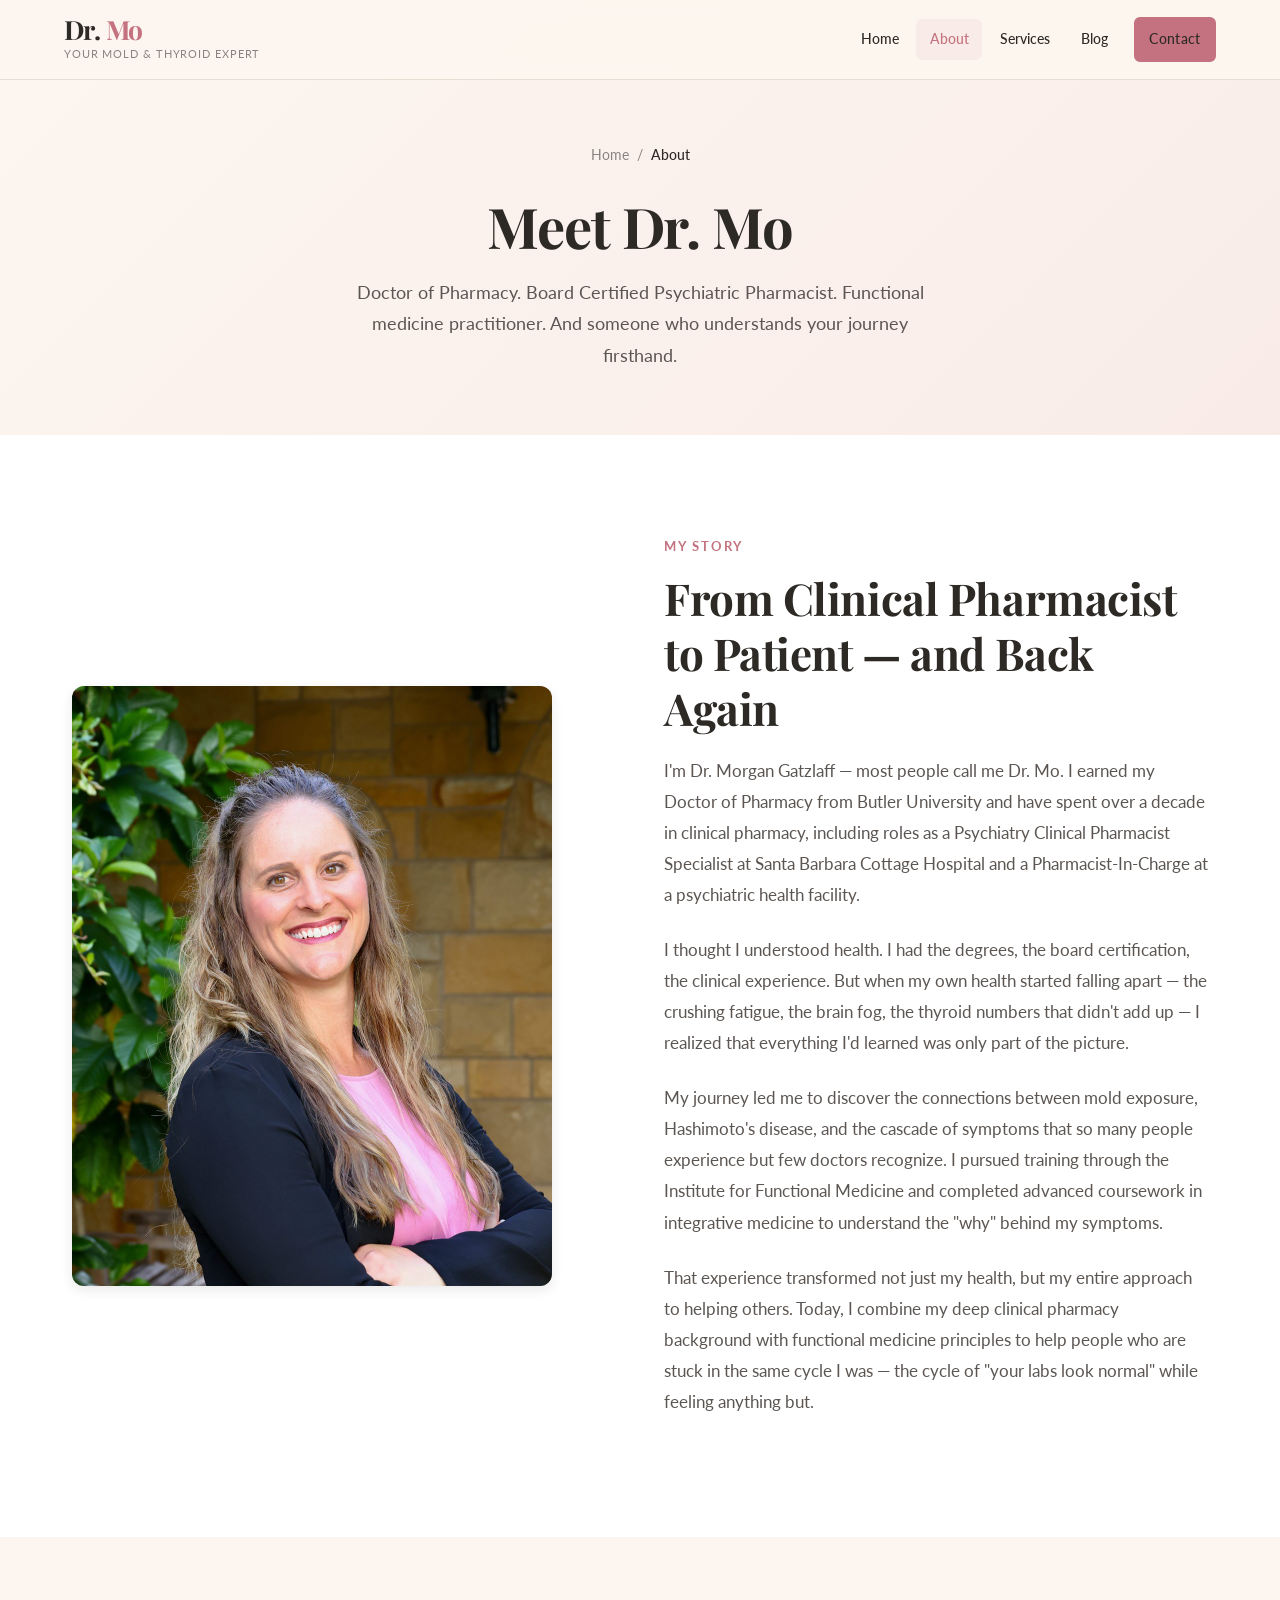
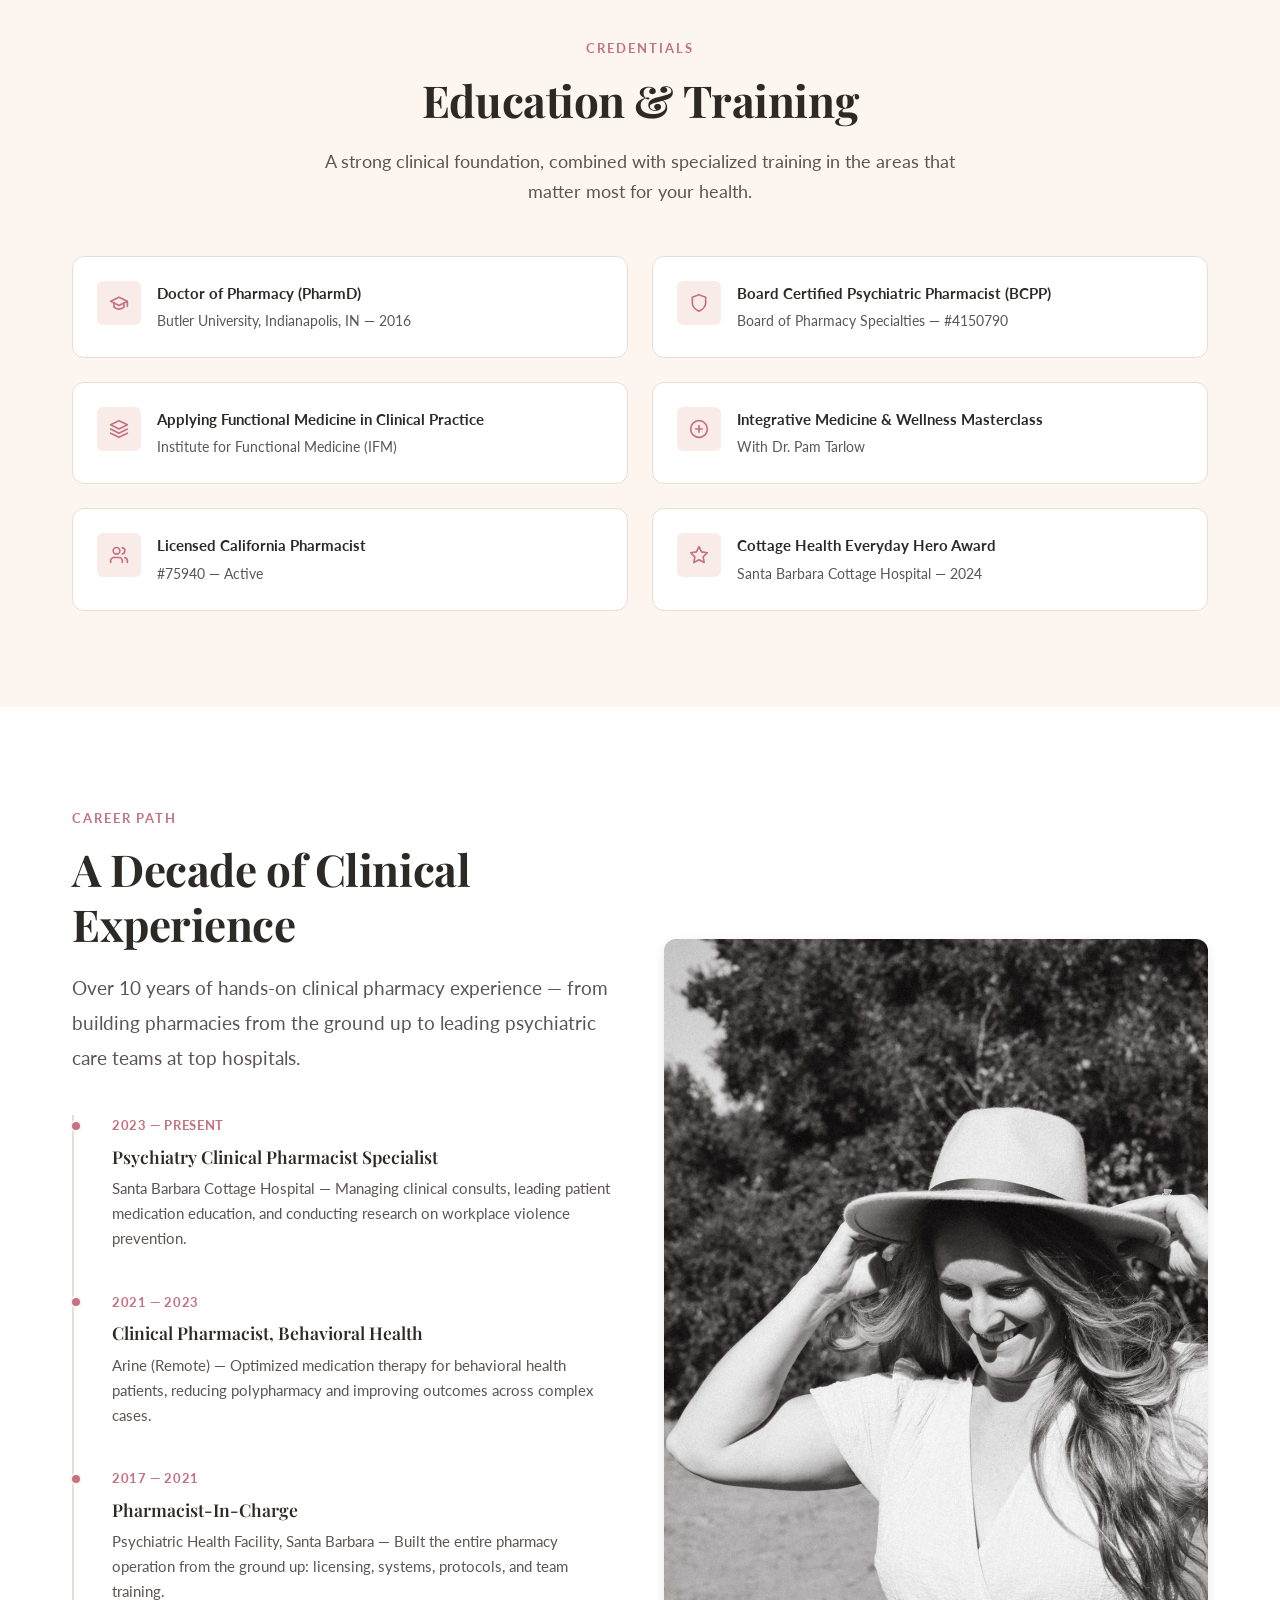
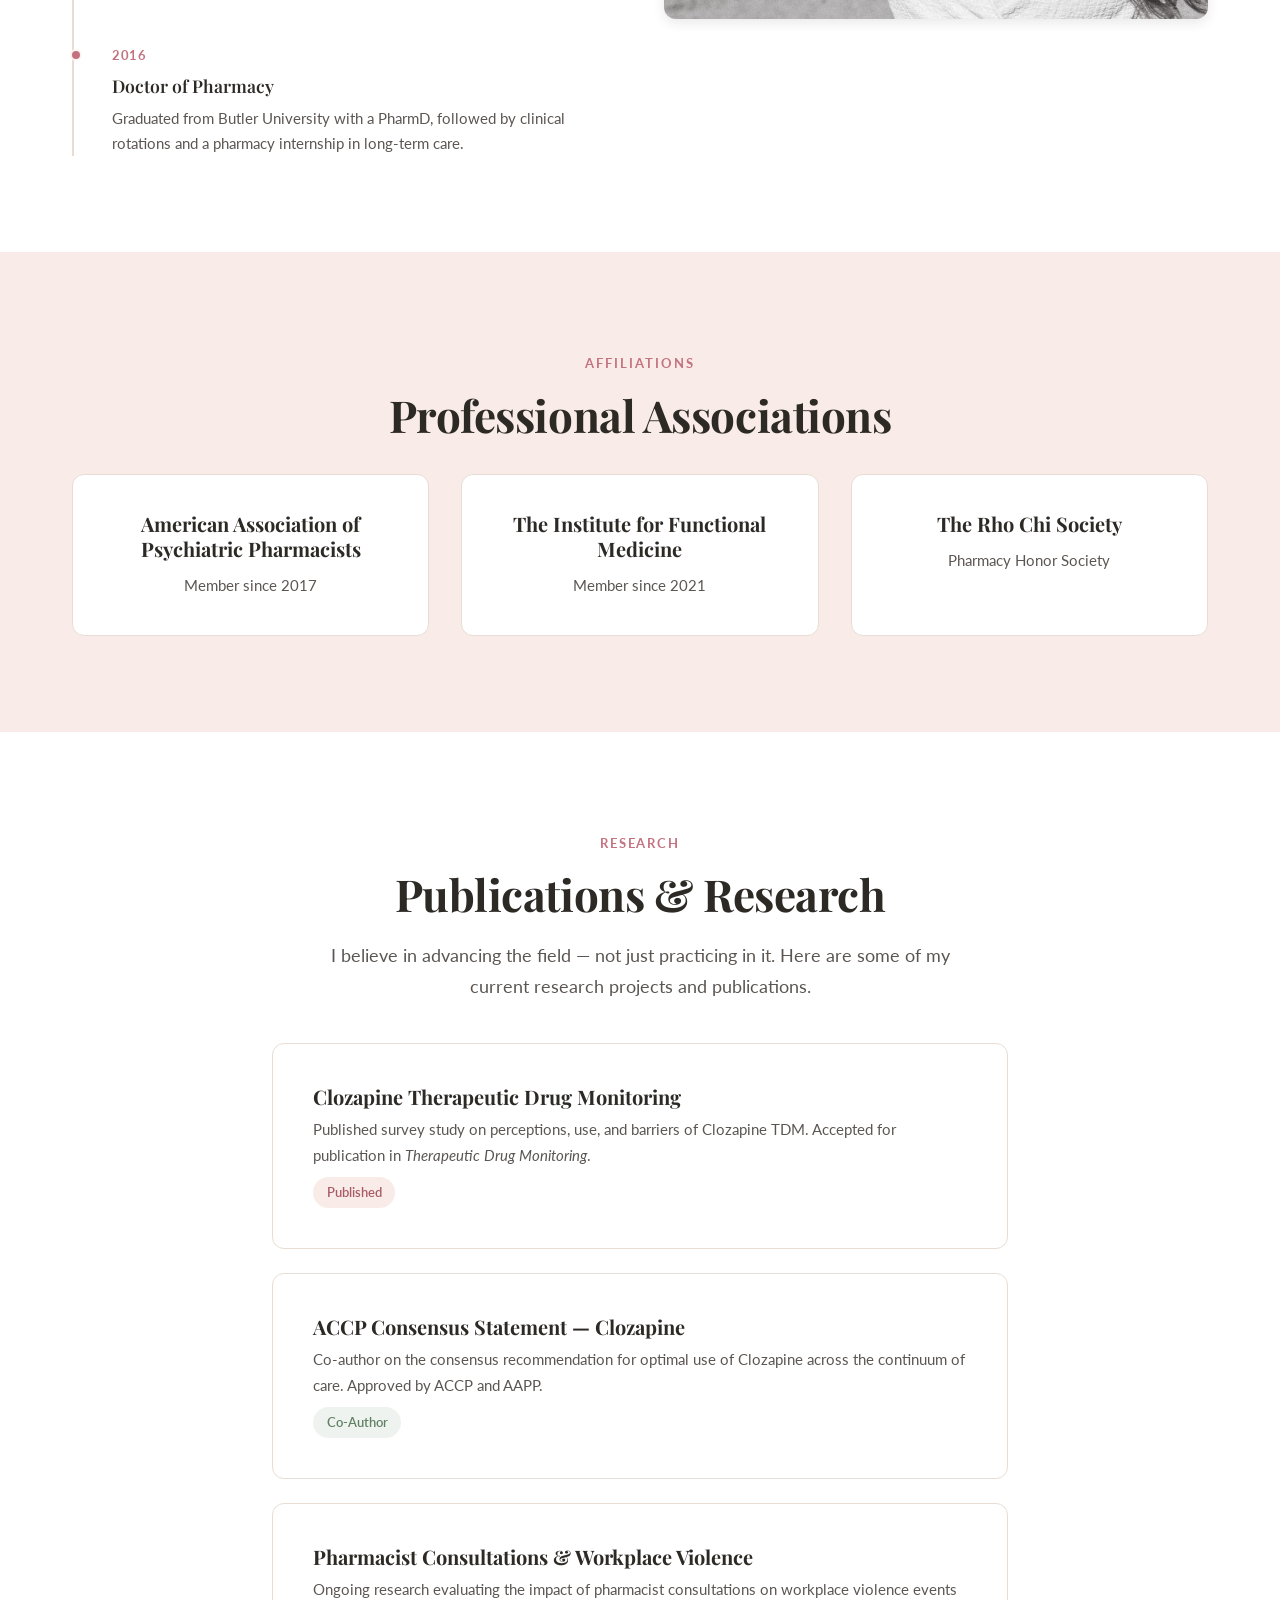
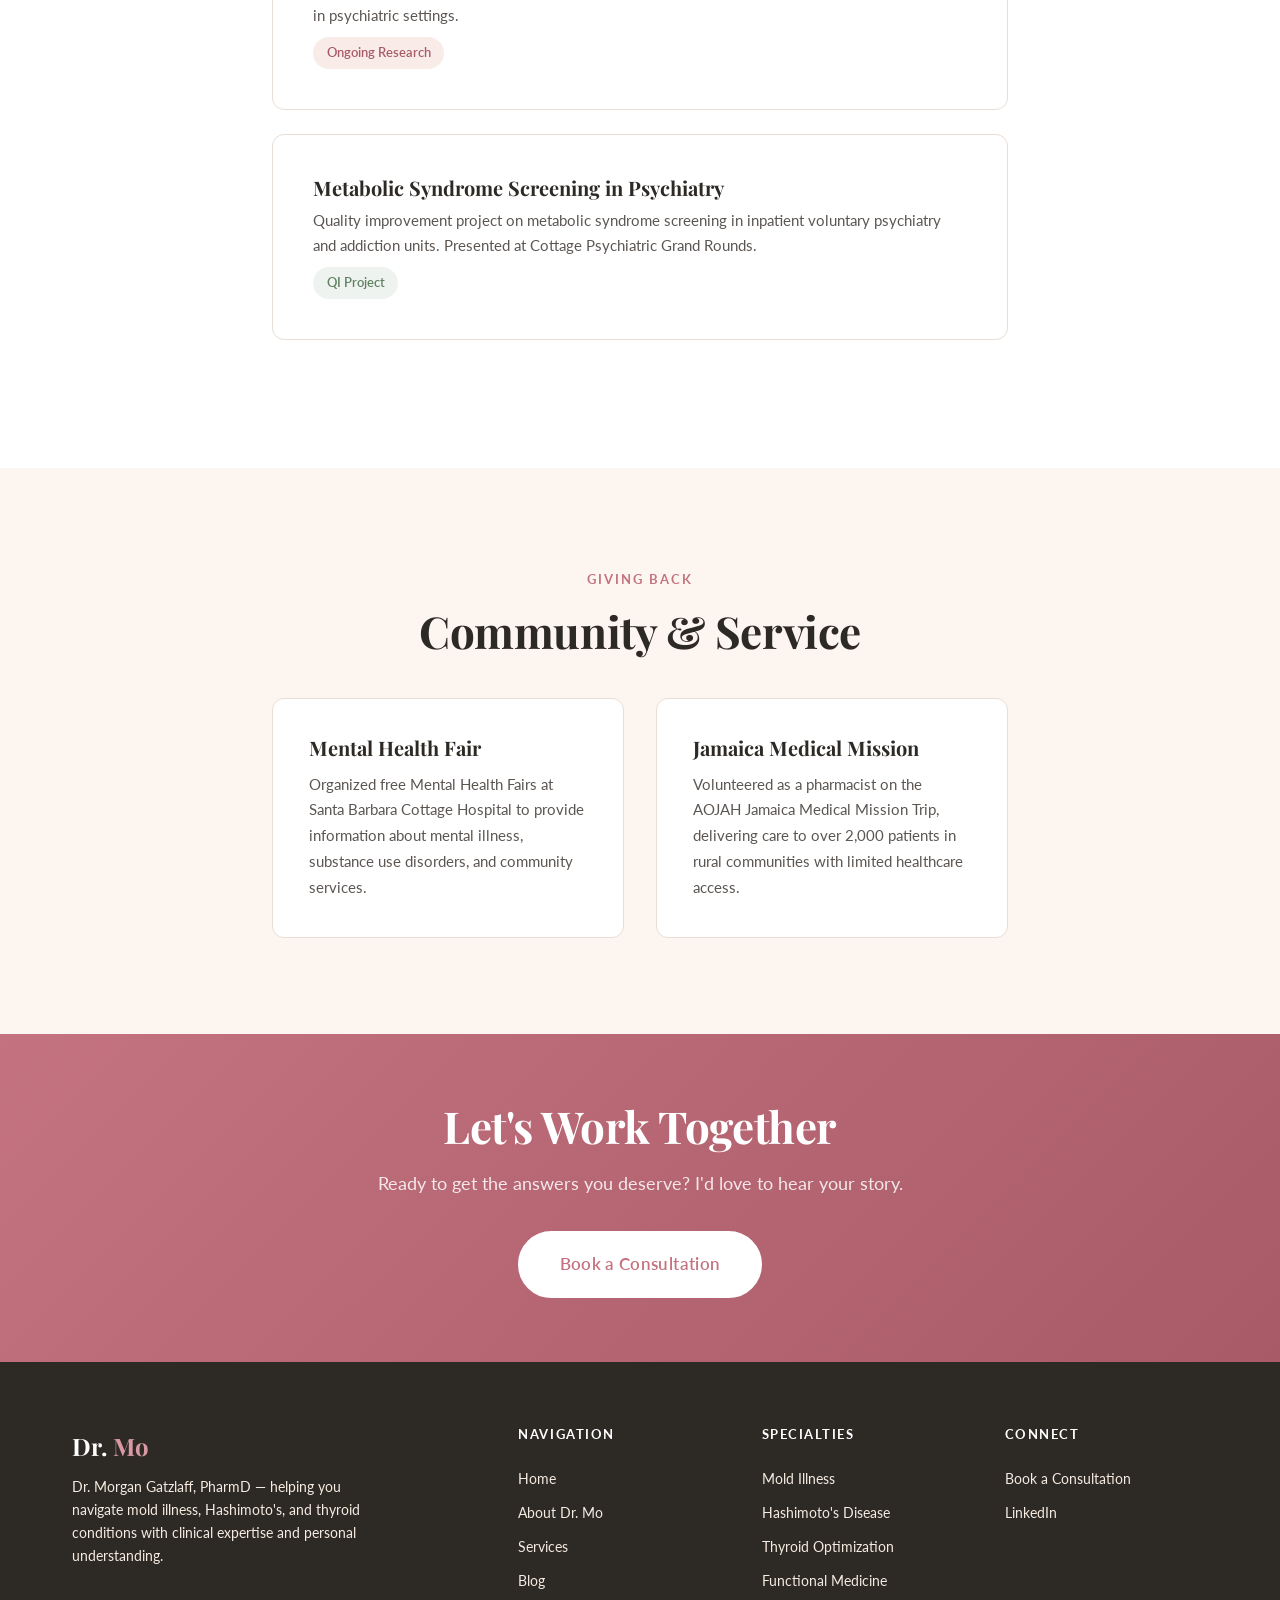
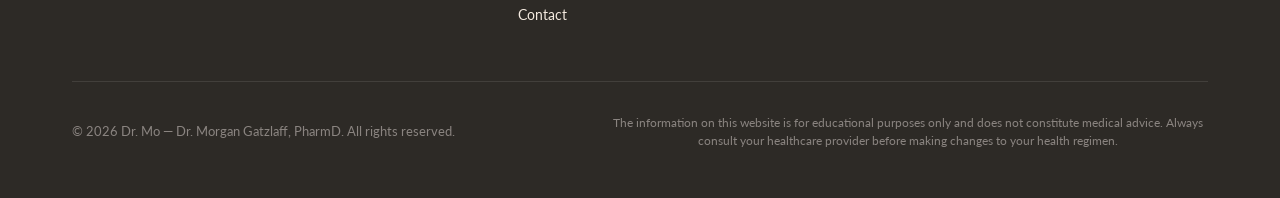
==== commit 8ccc1377: "Add real Dr. Mo photos replacing SVG placeholders - Hero: warm portrait with hat (IMG_8442-1) - Abou" ====
--- a/about.html
+++ b/about.html
@@ -11,7 +11,7 @@
   <meta property="og:description" content="Board Certified Pharmacist and functional medicine practitioner specializing in mold illness, Hashimoto's, and thyroid health.">
   <meta property="og:type" content="profile">
   <meta property="og:url" content="https://doctormo.us/about.html">
-  <meta property="og:image" content="https://doctormo.us/images/dr-mo-og.svg">
+  <meta property="og:image" content="https://doctormo.us/images/dr-mo-og.jpg">
 
   <!-- Canonical -->
   <link rel="canonical" href="https://doctormo.us/about.html">
@@ -39,7 +39,7 @@
         "honorificSuffix": "PharmD, BCPP",
         "description": "Board Certified Psychiatric Pharmacist and functional medicine practitioner specializing in mold illness, Hashimoto's disease, and thyroid optimization.",
         "url": "https://doctormo.us/about.html",
-        "image": "https://doctormo.us/images/dr-mo-hero.svg",
+        "image": "https://doctormo.us/images/dr-mo-hero.jpg",
         "sameAs": [
           "https://www.linkedin.com/in/morgan-gatzlaff-pharmd"
         ],
@@ -146,7 +146,7 @@
     <div class="container">
       <div class="grid-2">
         <div class="about-preview__image fade-in">
-          <img src="images/dr-mo-about.svg" alt="Dr. Morgan Gatzlaff, PharmD — Dr. Mo" width="480" height="600" loading="lazy">
+          <img src="images/dr-mo-about.jpg" alt="Dr. Morgan Gatzlaff, PharmD — Dr. Mo" width="480" height="600" loading="lazy">
         </div>
         <div class="fade-in">
           <span class="section-label">My Story</span>
@@ -286,7 +286,7 @@
 
         <div class="fade-in">
           <div class="about-preview__image" style="max-width: 100%;">
-            <img src="images/dr-mo-lifestyle.svg" alt="Dr. Mo in a natural setting" width="480" height="600" loading="lazy">
+            <img src="images/dr-mo-lifestyle.jpg" alt="Dr. Mo in a natural setting" width="480" height="600" loading="lazy">
           </div>
         </div>
       </div>
